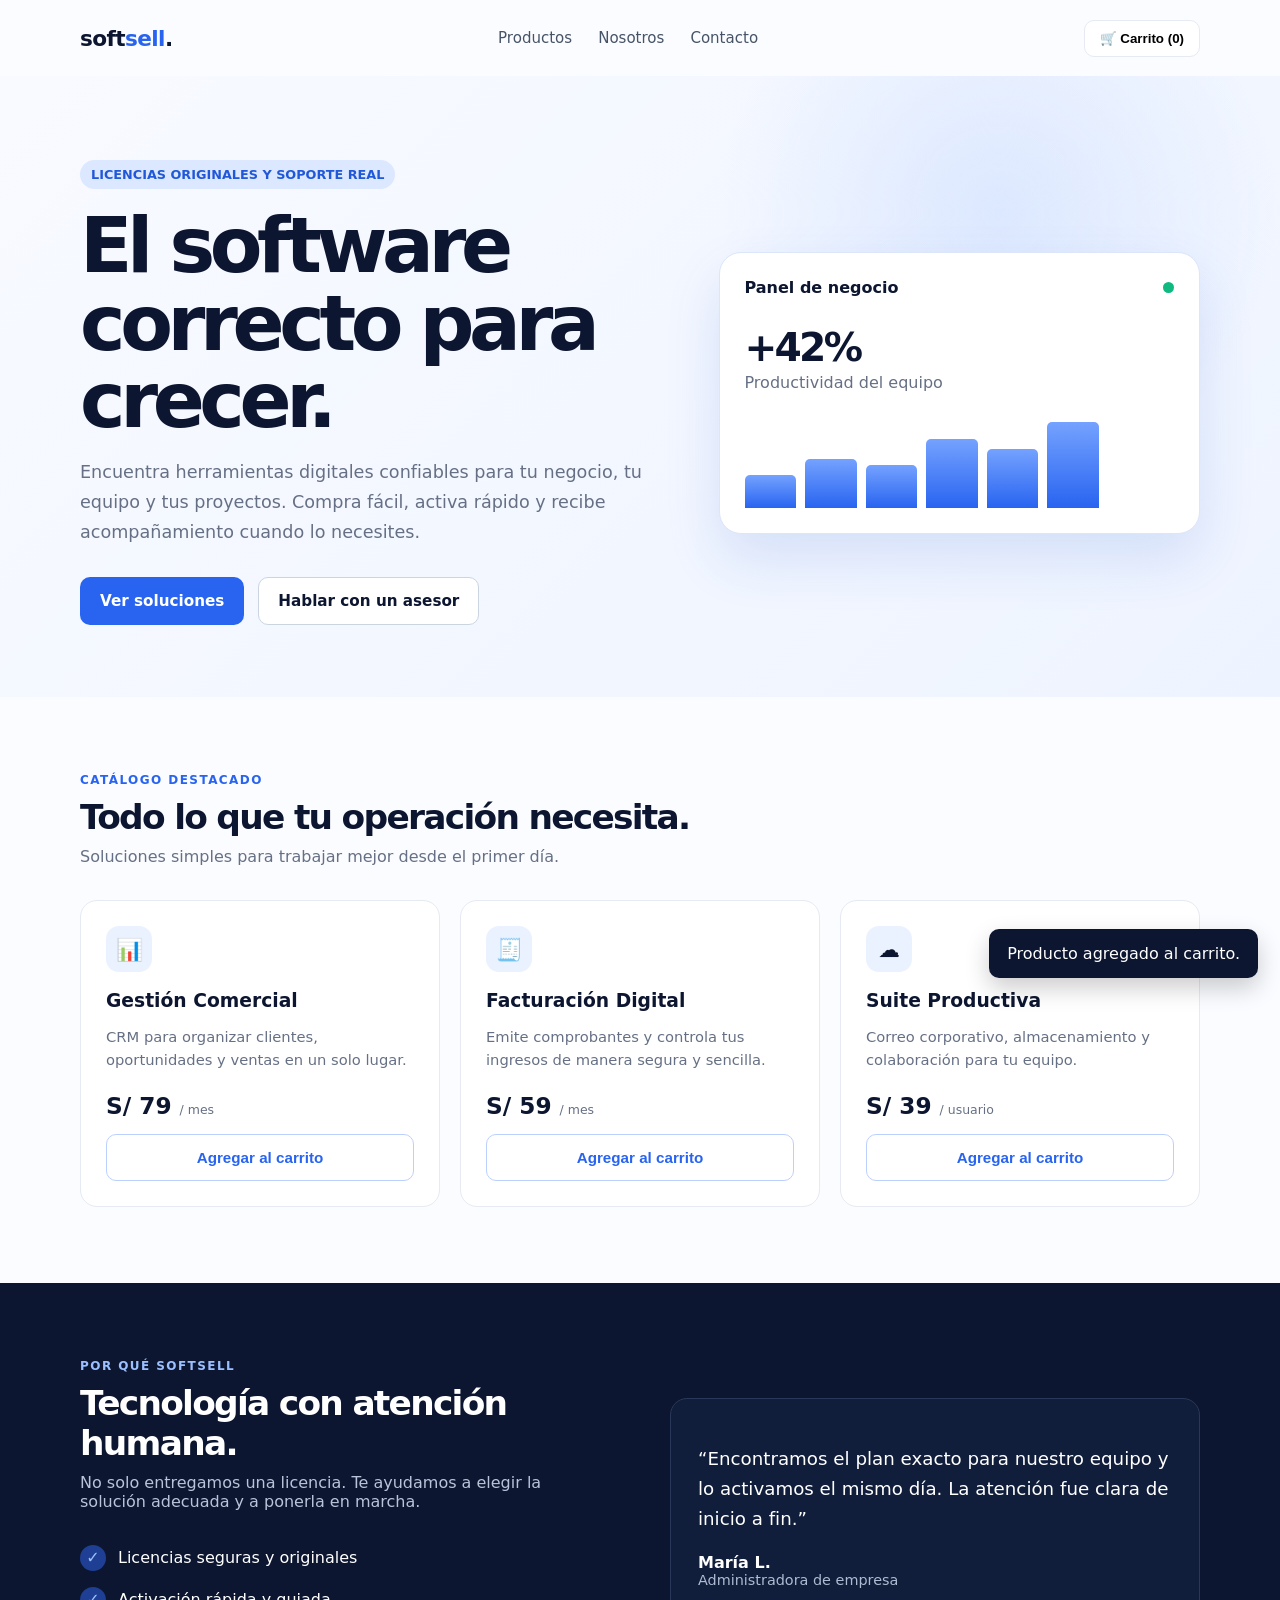
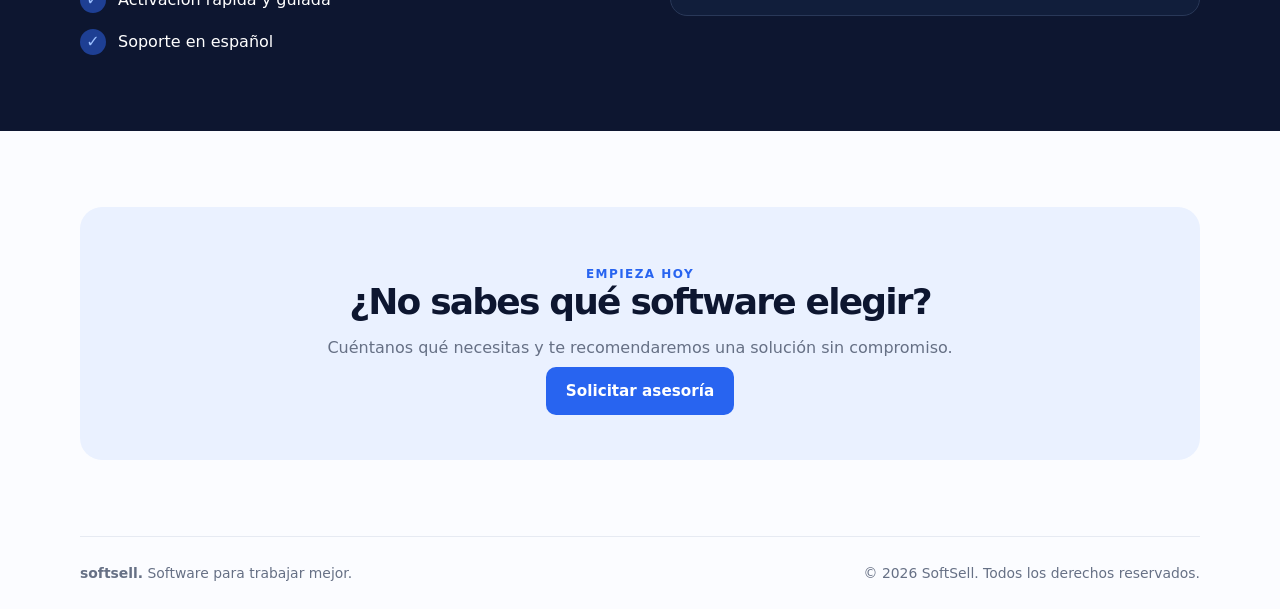
==== index.html @ d1671fb0 "feat: create SoftSell software store landing page" ====
<!doctype html>
<html lang="es">
<head>
  <meta charset="UTF-8" />
  <meta name="viewport" content="width=device-width, initial-scale=1.0" />
  <meta name="description" content="SoftSell: software y licencias para crecer sin complicaciones." />
  <title>SoftSell | Software que impulsa tu negocio</title>
  <style>
    :root{--ink:#0d1630;--muted:#667085;--blue:#2864f0;--sky:#eaf1ff;--line:#e6eaf2;--white:#fff;--success:#10b981}
    *{box-sizing:border-box} body{margin:0;font-family:Inter,system-ui,-apple-system,BlinkMacSystemFont,"Segoe UI",sans-serif;color:var(--ink);background:#fbfcff}
    a{text-decoration:none;color:inherit}.wrap{width:min(1120px,calc(100% - 40px));margin:auto}
    nav{height:76px;display:flex;align-items:center;justify-content:space-between}.brand{font-weight:800;font-size:1.35rem;letter-spacing:-.6px}.brand span{color:var(--blue)}
    .links{display:flex;gap:26px;color:#475467;font-size:.94rem}.cart{border:1px solid var(--line);background:#fff;border-radius:10px;padding:10px 15px;font-weight:700;cursor:pointer}
    .hero{padding:84px 0 72px;background:radial-gradient(circle at 78% 22%,#dce8ff 0,transparent 25%),linear-gradient(135deg,#f8faff,#eef4ff)}
    .hero-grid{display:grid;grid-template-columns:1.1fr .9fr;gap:50px;align-items:center}.badge{display:inline-block;background:#dce8ff;color:#2158d8;padding:7px 11px;border-radius:99px;font-size:.8rem;font-weight:800}
    h1{font-size:clamp(2.7rem,6vw,4.8rem);line-height:1.01;letter-spacing:-.07em;margin:18px 0}.hero p{font-size:1.1rem;line-height:1.7;color:var(--muted);max-width:570px}
    .actions{display:flex;gap:14px;margin-top:30px}.btn{padding:14px 19px;border-radius:10px;font-weight:800;border:1px solid transparent;cursor:pointer;font-size:.95rem}.primary{background:var(--blue);color:#fff}.secondary{border-color:#cbd5e1;background:#fff}
    .hero-card{background:#fff;border:1px solid #dce5fa;border-radius:22px;padding:25px;box-shadow:0 25px 55px rgba(41,94,207,.14)}.card-head{display:flex;justify-content:space-between;align-items:center}.dot{width:11px;height:11px;border-radius:50%;background:var(--success)}.metric{font-size:2.45rem;font-weight:850;letter-spacing:-.07em;margin:28px 0 3px}.bars{display:flex;align-items:end;gap:9px;height:94px;margin-top:22px}.bar{background:linear-gradient(#75a2ff,#2864f0);width:12%;border-radius:5px 5px 0 0}
    section{padding:76px 0}.eyebrow{text-transform:uppercase;letter-spacing:.12em;color:var(--blue);font-size:.75rem;font-weight:850}.section-title{font-size:2.15rem;letter-spacing:-.05em;margin:10px 0}.section-sub{color:var(--muted);margin:0 0 34px}
    .products{display:grid;grid-template-columns:repeat(3,1fr);gap:20px}.product{border:1px solid var(--line);background:#fff;padding:25px;border-radius:17px;transition:.2s}.product:hover{transform:translateY(-4px);box-shadow:0 16px 35px rgba(16,24,40,.09)}.icon{width:46px;height:46px;border-radius:13px;display:grid;place-items:center;background:var(--sky);font-size:1.35rem}.product h3{margin:18px 0 8px}.product p{color:var(--muted);font-size:.92rem;line-height:1.55;min-height:44px}.price{font-size:1.45rem;font-weight:850;margin:20px 0 15px}.price small{font-size:.78rem;color:var(--muted);font-weight:500}
    .product button{width:100%;background:#fff;color:var(--blue);border:1px solid #bcd0ff}.product button:hover{background:var(--blue);color:#fff}
    .why{background:var(--ink);color:#fff}.why-grid{display:grid;grid-template-columns:1fr 1fr;gap:60px}.why .section-sub{color:#b9c4da}.checks{display:grid;gap:16px;margin-top:28px}.check{display:flex;gap:12px;align-items:center}.tick{background:#1e3f93;color:#9cc0ff;width:26px;height:26px;border-radius:50%;display:grid;place-items:center;font-weight:900}.review{border:1px solid #293858;border-radius:17px;padding:27px;background:#111e3b;align-self:center}.review p{font-size:1.14rem;line-height:1.65}.author{color:#aebbd1;font-size:.9rem}
    .cta{text-align:center;background:var(--sky);border-radius:22px;padding:60px 25px}.cta h2{font-size:2.25rem;letter-spacing:-.05em;margin:0 0 12px}.cta p{color:var(--muted);margin-bottom:24px}
    footer{padding:28px 0;color:#667085;font-size:.87rem;display:flex;justify-content:space-between;border-top:1px solid var(--line)}
    .toast{position:fixed;right:22px;bottom:22px;background:#0d1630;color:#fff;padding:15px 18px;border-radius:10px;transform:translateY(100px);transition:.25s;box-shadow:0 10px 25px #0003}.toast.show{transform:translateY(0)}
    @media(max-width:760px){.links{display:none}.hero{padding:55px 0}.hero-grid,.why-grid{grid-template-columns:1fr;gap:32px}.products{grid-template-columns:1fr}.hero-card{display:none}section{padding:55px 0}footer{display:block;line-height:2}.actions{flex-wrap:wrap}}
  </style>
</head>
<body>
  <header class="wrap"><nav><a class="brand" href="#">soft<span>sell</span>.</a><div class="links"><a href="#productos">Productos</a><a href="#nosotros">Nosotros</a><a href="#contacto">Contacto</a></div><button class="cart" id="cart">🛒 Carrito (0)</button></nav></header>
  <main>
    <section class="hero"><div class="wrap hero-grid"><div><span class="badge">LICENCIAS ORIGINALES Y SOPORTE REAL</span><h1>El software correcto para crecer.</h1><p>Encuentra herramientas digitales confiables para tu negocio, tu equipo y tus proyectos. Compra fácil, activa rápido y recibe acompañamiento cuando lo necesites.</p><div class="actions"><a class="btn primary" href="#productos">Ver soluciones</a><a class="btn secondary" href="#contacto">Hablar con un asesor</a></div></div><aside class="hero-card"><div class="card-head"><strong>Panel de negocio</strong><span class="dot"></span></div><div class="metric">+42%</div><span style="color:#667085">Productividad del equipo</span><div class="bars"><i class="bar" style="height:35%"></i><i class="bar" style="height:52%"></i><i class="bar" style="height:45%"></i><i class="bar" style="height:73%"></i><i class="bar" style="height:62%"></i><i class="bar" style="height:91%"></i></div></aside></div></section>
    <section id="productos" class="wrap"><div class="eyebrow">CATÁLOGO DESTACADO</div><h2 class="section-title">Todo lo que tu operación necesita.</h2><p class="section-sub">Soluciones simples para trabajar mejor desde el primer día.</p><div class="products">
      <article class="product"><div class="icon">📊</div><h3>Gestión Comercial</h3><p>CRM para organizar clientes, oportunidades y ventas en un solo lugar.</p><div class="price">S/ 79 <small>/ mes</small></div><button class="btn add" data-product="Gestión Comercial">Agregar al carrito</button></article>
      <article class="product"><div class="icon">🧾</div><h3>Facturación Digital</h3><p>Emite comprobantes y controla tus ingresos de manera segura y sencilla.</p><div class="price">S/ 59 <small>/ mes</small></div><button class="btn add" data-product="Facturación Digital">Agregar al carrito</button></article>
      <article class="product"><div class="icon">☁️</div><h3>Suite Productiva</h3><p>Correo corporativo, almacenamiento y colaboración para tu equipo.</p><div class="price">S/ 39 <small>/ usuario</small></div><button class="btn add" data-product="Suite Productiva">Agregar al carrito</button></article>
    </div></section>
    <section id="nosotros" class="why"><div class="wrap why-grid"><div><div class="eyebrow" style="color:#9cc0ff">POR QUÉ SOFTSELL</div><h2 class="section-title">Tecnología con atención humana.</h2><p class="section-sub">No solo entregamos una licencia. Te ayudamos a elegir la solución adecuada y a ponerla en marcha.</p><div class="checks"><div class="check"><span class="tick">✓</span> Licencias seguras y originales</div><div class="check"><span class="tick">✓</span> Activación rápida y guiada</div><div class="check"><span class="tick">✓</span> Soporte en español</div></div></div><div class="review"><p>“Encontramos el plan exacto para nuestro equipo y lo activamos el mismo día. La atención fue clara de inicio a fin.”</p><strong>María L.</strong><div class="author">Administradora de empresa</div></div></div></section>
    <section id="contacto" class="wrap"><div class="cta"><div class="eyebrow">EMPIEZA HOY</div><h2>¿No sabes qué software elegir?</h2><p>Cuéntanos qué necesitas y te recomendaremos una solución sin compromiso.</p><a class="btn primary" href="mailto:ventas@softsell.pe">Solicitar asesoría</a></div></section>
  </main>
  <footer class="wrap"><span><strong>softsell.</strong> Software para trabajar mejor.</span><span>© 2026 SoftSell. Todos los derechos reservados.</span></footer>
  <div class="toast" id="toast">Producto agregado al carrito.</div>
  <script>
    let count=0; const cart=document.getElementById('cart'), toast=document.getElementById('toast');
    document.querySelectorAll('.add').forEach(btn=>btn.addEventListener('click',()=>{count++;cart.textContent='🛒 Carrito ('+count+')';toast.textContent=btn.dataset.product+' agregado al carrito.';toast.classList.add('show');setTimeout(()=>toast.classList.remove('show'),2500)}));
    cart.addEventListener('click',()=>alert(count ? 'Tienes '+count+' producto(s) en tu carrito.\n\nPróximo paso: conectar una pasarela de pago.' : 'Tu carrito está vacío.'));
  </script>
</body>
</html>
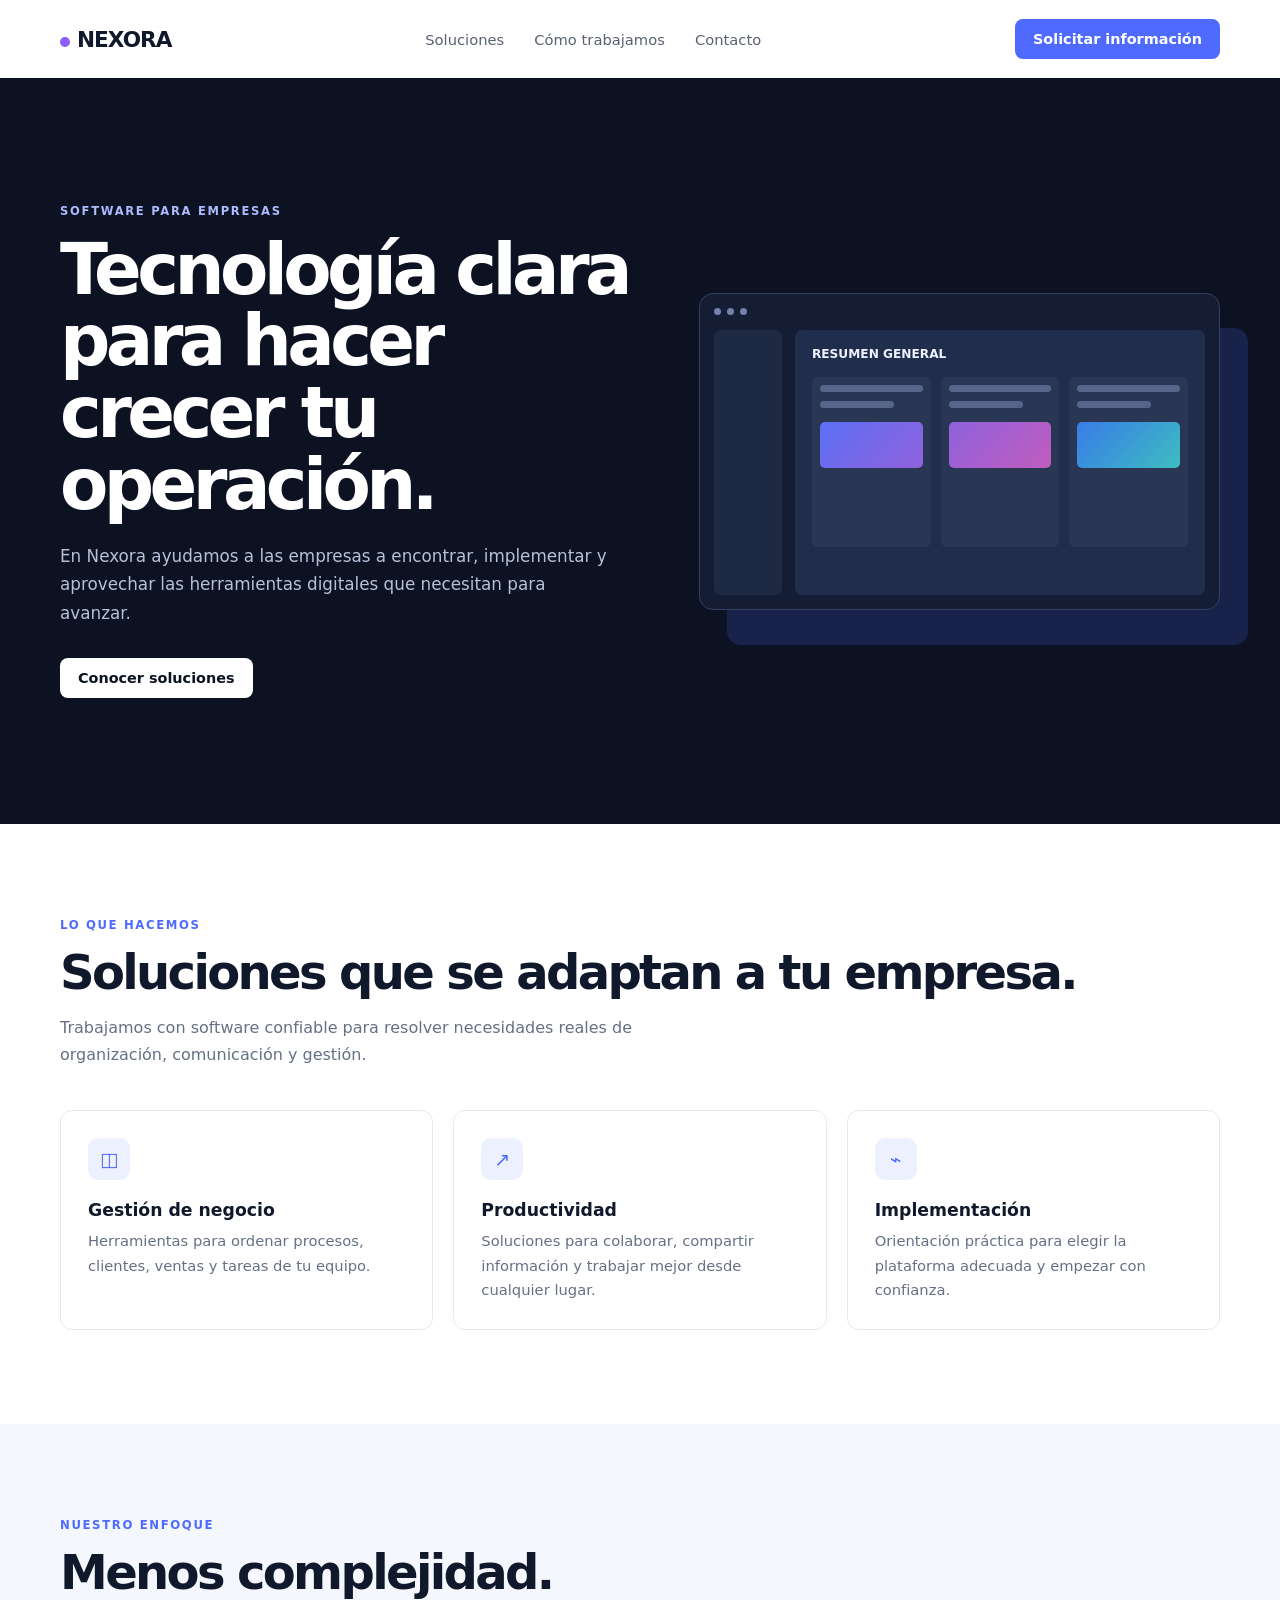
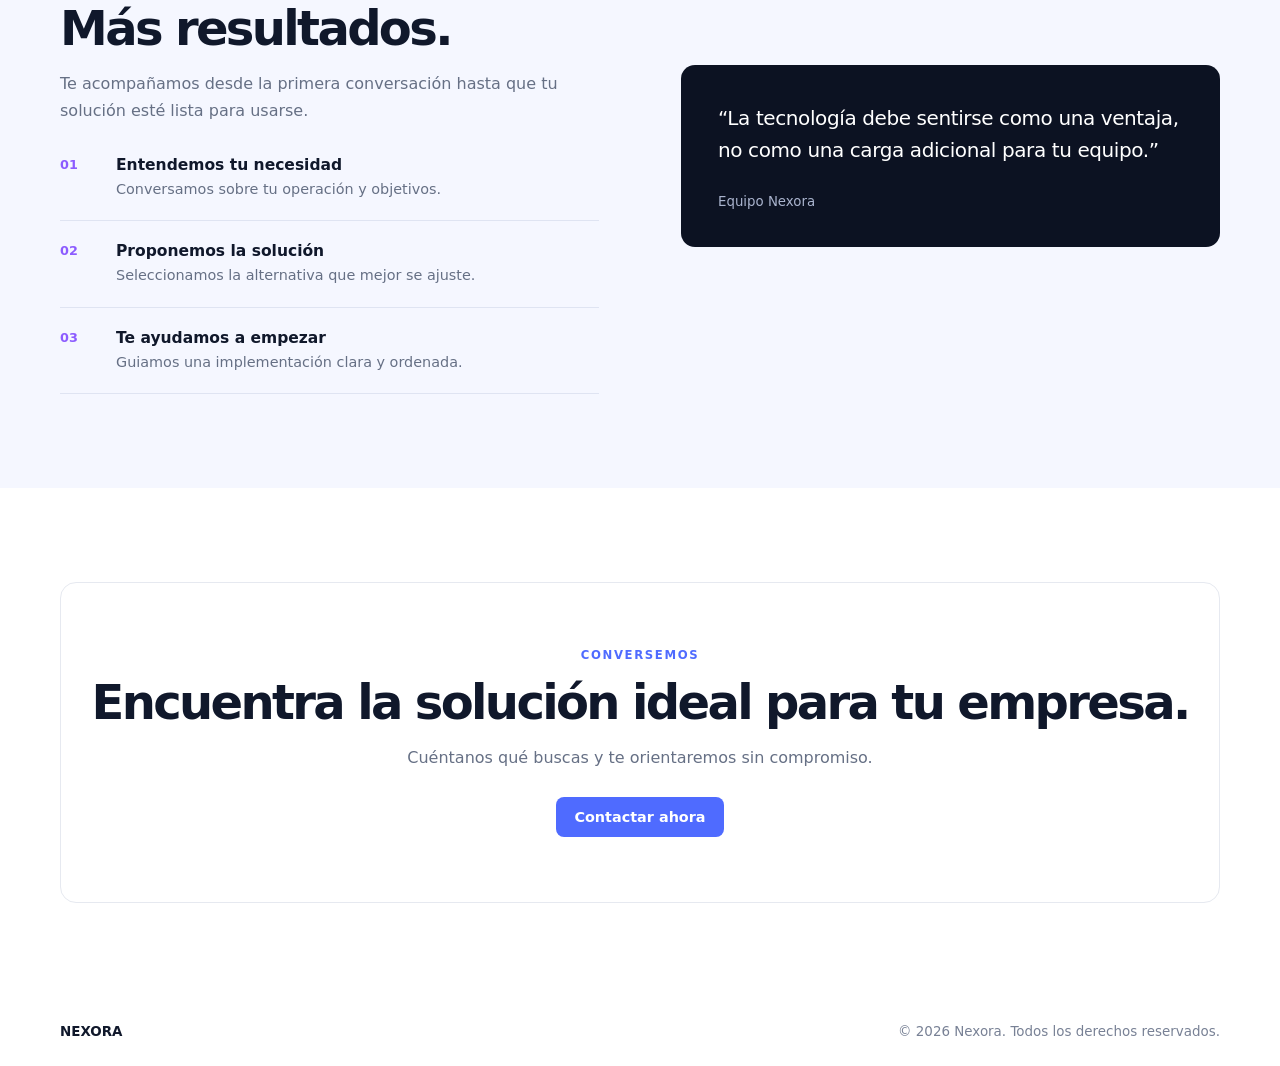
==== commit 62403404: "refactor: create professional generic software landing page" ====
--- a/index.html
+++ b/index.html
@@ -1,49 +1,43 @@
 <!doctype html>
 <html lang="es">
 <head>
-  <meta charset="UTF-8" />
-  <meta name="viewport" content="width=device-width, initial-scale=1.0" />
-  <meta name="description" content="SoftSell: software y licencias para crecer sin complicaciones." />
-  <title>SoftSell | Software que impulsa tu negocio</title>
+  <meta charset="UTF-8">
+  <meta name="viewport" content="width=device-width, initial-scale=1.0">
+  <meta name="description" content="Nexora: soluciones de software para empresas.">
+  <title>Nexora | Soluciones de software</title>
   <style>
-    :root{--ink:#0d1630;--muted:#667085;--blue:#2864f0;--sky:#eaf1ff;--line:#e6eaf2;--white:#fff;--success:#10b981}
-    *{box-sizing:border-box} body{margin:0;font-family:Inter,system-ui,-apple-system,BlinkMacSystemFont,"Segoe UI",sans-serif;color:var(--ink);background:#fbfcff}
-    a{text-decoration:none;color:inherit}.wrap{width:min(1120px,calc(100% - 40px));margin:auto}
-    nav{height:76px;display:flex;align-items:center;justify-content:space-between}.brand{font-weight:800;font-size:1.35rem;letter-spacing:-.6px}.brand span{color:var(--blue)}
-    .links{display:flex;gap:26px;color:#475467;font-size:.94rem}.cart{border:1px solid var(--line);background:#fff;border-radius:10px;padding:10px 15px;font-weight:700;cursor:pointer}
-    .hero{padding:84px 0 72px;background:radial-gradient(circle at 78% 22%,#dce8ff 0,transparent 25%),linear-gradient(135deg,#f8faff,#eef4ff)}
-    .hero-grid{display:grid;grid-template-columns:1.1fr .9fr;gap:50px;align-items:center}.badge{display:inline-block;background:#dce8ff;color:#2158d8;padding:7px 11px;border-radius:99px;font-size:.8rem;font-weight:800}
-    h1{font-size:clamp(2.7rem,6vw,4.8rem);line-height:1.01;letter-spacing:-.07em;margin:18px 0}.hero p{font-size:1.1rem;line-height:1.7;color:var(--muted);max-width:570px}
-    .actions{display:flex;gap:14px;margin-top:30px}.btn{padding:14px 19px;border-radius:10px;font-weight:800;border:1px solid transparent;cursor:pointer;font-size:.95rem}.primary{background:var(--blue);color:#fff}.secondary{border-color:#cbd5e1;background:#fff}
-    .hero-card{background:#fff;border:1px solid #dce5fa;border-radius:22px;padding:25px;box-shadow:0 25px 55px rgba(41,94,207,.14)}.card-head{display:flex;justify-content:space-between;align-items:center}.dot{width:11px;height:11px;border-radius:50%;background:var(--success)}.metric{font-size:2.45rem;font-weight:850;letter-spacing:-.07em;margin:28px 0 3px}.bars{display:flex;align-items:end;gap:9px;height:94px;margin-top:22px}.bar{background:linear-gradient(#75a2ff,#2864f0);width:12%;border-radius:5px 5px 0 0}
-    section{padding:76px 0}.eyebrow{text-transform:uppercase;letter-spacing:.12em;color:var(--blue);font-size:.75rem;font-weight:850}.section-title{font-size:2.15rem;letter-spacing:-.05em;margin:10px 0}.section-sub{color:var(--muted);margin:0 0 34px}
-    .products{display:grid;grid-template-columns:repeat(3,1fr);gap:20px}.product{border:1px solid var(--line);background:#fff;padding:25px;border-radius:17px;transition:.2s}.product:hover{transform:translateY(-4px);box-shadow:0 16px 35px rgba(16,24,40,.09)}.icon{width:46px;height:46px;border-radius:13px;display:grid;place-items:center;background:var(--sky);font-size:1.35rem}.product h3{margin:18px 0 8px}.product p{color:var(--muted);font-size:.92rem;line-height:1.55;min-height:44px}.price{font-size:1.45rem;font-weight:850;margin:20px 0 15px}.price small{font-size:.78rem;color:var(--muted);font-weight:500}
-    .product button{width:100%;background:#fff;color:var(--blue);border:1px solid #bcd0ff}.product button:hover{background:var(--blue);color:#fff}
-    .why{background:var(--ink);color:#fff}.why-grid{display:grid;grid-template-columns:1fr 1fr;gap:60px}.why .section-sub{color:#b9c4da}.checks{display:grid;gap:16px;margin-top:28px}.check{display:flex;gap:12px;align-items:center}.tick{background:#1e3f93;color:#9cc0ff;width:26px;height:26px;border-radius:50%;display:grid;place-items:center;font-weight:900}.review{border:1px solid #293858;border-radius:17px;padding:27px;background:#111e3b;align-self:center}.review p{font-size:1.14rem;line-height:1.65}.author{color:#aebbd1;font-size:.9rem}
-    .cta{text-align:center;background:var(--sky);border-radius:22px;padding:60px 25px}.cta h2{font-size:2.25rem;letter-spacing:-.05em;margin:0 0 12px}.cta p{color:var(--muted);margin-bottom:24px}
-    footer{padding:28px 0;color:#667085;font-size:.87rem;display:flex;justify-content:space-between;border-top:1px solid var(--line)}
-    .toast{position:fixed;right:22px;bottom:22px;background:#0d1630;color:#fff;padding:15px 18px;border-radius:10px;transform:translateY(100px);transition:.25s;box-shadow:0 10px 25px #0003}.toast.show{transform:translateY(0)}
-    @media(max-width:760px){.links{display:none}.hero{padding:55px 0}.hero-grid,.why-grid{grid-template-columns:1fr;gap:32px}.products{grid-template-columns:1fr}.hero-card{display:none}section{padding:55px 0}footer{display:block;line-height:2}.actions{flex-wrap:wrap}}
+    :root{--navy:#0c1222;--blue:#4f6bff;--violet:#8c5cff;--text:#10182b;--muted:#667085;--line:#e6e9f0;--paper:#fff;--soft:#f5f7ff}
+    *{box-sizing:border-box}html{scroll-behavior:smooth}body{margin:0;background:var(--paper);color:var(--text);font-family:Inter,ui-sans-serif,system-ui,-apple-system,"Segoe UI",sans-serif}a{text-decoration:none;color:inherit}.container{width:min(1160px,calc(100% - 44px));margin:auto}
+    header{height:78px;display:flex;align-items:center;justify-content:space-between}.logo{font-weight:800;letter-spacing:-1px;font-size:1.35rem}.logo i{display:inline-block;width:10px;height:10px;background:var(--violet);border-radius:50%;margin-right:7px}.nav{display:flex;gap:30px;color:#596174;font-size:.92rem}.nav a:hover{color:var(--blue)}.button{background:var(--blue);color:#fff;padding:12px 18px;border-radius:8px;font-size:.9rem;font-weight:700;display:inline-block}.button:hover{background:#3857ef}
+    .hero{background:var(--navy);color:#fff;overflow:hidden}.hero .container{min-height:558px;display:grid;grid-template-columns:1fr .9fr;gap:60px;align-items:center}.tag{font-size:.72rem;letter-spacing:.15em;font-weight:800;color:#acbaff}.hero h1{font-size:clamp(2.8rem,5.5vw,4.65rem);line-height:1.02;letter-spacing:-.065em;margin:17px 0 20px;max-width:650px}.hero p{color:#b7c0d8;line-height:1.7;font-size:1.05rem;max-width:550px;margin:0}.hero .button{margin-top:31px;background:#fff;color:var(--navy)}
+    .screen{border:1px solid #34405d;background:#141d34;border-radius:14px;padding:14px;box-shadow:28px 35px 0 rgba(79,107,255,.18)}.screen-top{display:flex;gap:6px;margin-bottom:15px}.screen-top b{height:7px;width:7px;border-radius:50%;background:#7383ab}.screen-body{display:grid;grid-template-columns:68px 1fr;gap:13px;height:265px}.side{border-radius:7px;background:#1e2944}.workspace{border-radius:7px;background:#202d4d;padding:17px}.workspace h4{margin:0 0 16px;color:#eef2ff;font-size:.76rem}.columns{display:grid;grid-template-columns:repeat(3,1fr);gap:10px}.column{background:#293755;border-radius:6px;padding:8px;min-height:170px}.line{height:7px;background:#56658a;border-radius:8px;margin-bottom:9px}.line:nth-child(2){width:72%}.line:nth-child(3){width:88%}.note{height:46px;background:linear-gradient(135deg,#5b6ff5,#9162dc);border-radius:5px;margin-top:14px}
+    section{padding:94px 0}.overline{color:var(--blue);font-weight:800;font-size:.73rem;letter-spacing:.14em}.title{font-size:clamp(2rem,4vw,3rem);letter-spacing:-.055em;margin:12px 0 14px}.intro{color:var(--muted);line-height:1.7;max-width:630px;margin:0}.cards{display:grid;grid-template-columns:repeat(3,1fr);gap:20px;margin-top:42px}.card{border:1px solid var(--line);padding:27px;border-radius:12px;background:#fff}.mark{height:42px;width:42px;display:grid;place-items:center;border-radius:10px;color:var(--blue);background:#edf1ff;font-size:1.2rem}.card h3{font-size:1.08rem;margin:20px 0 9px}.card p{color:var(--muted);font-size:.92rem;line-height:1.65;margin:0}
+    .band{background:var(--soft)}.split{display:grid;grid-template-columns:1fr 1fr;gap:82px;align-items:center}.steps{display:grid;gap:0;margin-top:10px}.step{padding:20px 0;border-bottom:1px solid #dfe4f2;display:grid;grid-template-columns:42px 1fr;gap:14px}.num{font-size:.8rem;font-weight:800;color:var(--violet);padding-top:2px}.step strong{font-size:.97rem}.step span{display:block;color:var(--muted);font-size:.9rem;line-height:1.5;margin-top:5px}.quote{background:var(--navy);color:#fff;border-radius:14px;padding:37px}.quote p{font-size:1.25rem;line-height:1.6;letter-spacing:-.02em;margin:0 0 25px}.quote small{color:#aab4ce}
+    .contact{text-align:center;border:1px solid var(--line);border-radius:16px;padding:65px 25px}.contact .intro{margin:0 auto 25px}footer{padding:27px 0;color:#788195;font-size:.84rem;display:flex;justify-content:space-between}.footer-logo{color:var(--text);font-weight:800}
+    @media(max-width:760px){.nav{display:none}header{height:68px}.hero .container,.split{grid-template-columns:1fr}.hero .container{padding:75px 0;min-height:auto;gap:48px}.screen{max-width:400px}.cards{grid-template-columns:1fr}section{padding:66px 0}.split{gap:38px}.hero h1{font-size:3rem}footer{display:block;line-height:2}.columns{gap:7px}.workspace{padding:12px}.screen-body{height:230px}}
   </style>
 </head>
 <body>
-  <header class="wrap"><nav><a class="brand" href="#">soft<span>sell</span>.</a><div class="links"><a href="#productos">Productos</a><a href="#nosotros">Nosotros</a><a href="#contacto">Contacto</a></div><button class="cart" id="cart">🛒 Carrito (0)</button></nav></header>
+  <div class="container"><header>
+    <a href="#" class="logo"><i></i>NEXORA</a>
+    <nav class="nav"><a href="#soluciones">Soluciones</a><a href="#proceso">Cómo trabajamos</a><a href="#contacto">Contacto</a></nav>
+    <a class="button" href="#contacto">Solicitar información</a>
+  </header></div>
+
   <main>
-    <section class="hero"><div class="wrap hero-grid"><div><span class="badge">LICENCIAS ORIGINALES Y SOPORTE REAL</span><h1>El software correcto para crecer.</h1><p>Encuentra herramientas digitales confiables para tu negocio, tu equipo y tus proyectos. Compra fácil, activa rápido y recibe acompañamiento cuando lo necesites.</p><div class="actions"><a class="btn primary" href="#productos">Ver soluciones</a><a class="btn secondary" href="#contacto">Hablar con un asesor</a></div></div><aside class="hero-card"><div class="card-head"><strong>Panel de negocio</strong><span class="dot"></span></div><div class="metric">+42%</div><span style="color:#667085">Productividad del equipo</span><div class="bars"><i class="bar" style="height:35%"></i><i class="bar" style="height:52%"></i><i class="bar" style="height:45%"></i><i class="bar" style="height:73%"></i><i class="bar" style="height:62%"></i><i class="bar" style="height:91%"></i></div></aside></div></section>
-    <section id="productos" class="wrap"><div class="eyebrow">CATÁLOGO DESTACADO</div><h2 class="section-title">Todo lo que tu operación necesita.</h2><p class="section-sub">Soluciones simples para trabajar mejor desde el primer día.</p><div class="products">
-      <article class="product"><div class="icon">📊</div><h3>Gestión Comercial</h3><p>CRM para organizar clientes, oportunidades y ventas en un solo lugar.</p><div class="price">S/ 79 <small>/ mes</small></div><button class="btn add" data-product="Gestión Comercial">Agregar al carrito</button></article>
-      <article class="product"><div class="icon">🧾</div><h3>Facturación Digital</h3><p>Emite comprobantes y controla tus ingresos de manera segura y sencilla.</p><div class="price">S/ 59 <small>/ mes</small></div><button class="btn add" data-product="Facturación Digital">Agregar al carrito</button></article>
-      <article class="product"><div class="icon">☁️</div><h3>Suite Productiva</h3><p>Correo corporativo, almacenamiento y colaboración para tu equipo.</p><div class="price">S/ 39 <small>/ usuario</small></div><button class="btn add" data-product="Suite Productiva">Agregar al carrito</button></article>
+    <section class="hero"><div class="container">
+      <div><div class="tag">SOFTWARE PARA EMPRESAS</div><h1>Tecnología clara para hacer crecer tu operación.</h1><p>En Nexora ayudamos a las empresas a encontrar, implementar y aprovechar las herramientas digitales que necesitan para avanzar.</p><a class="button" href="#soluciones">Conocer soluciones</a></div>
+      <div class="screen" aria-label="Vista previa de plataforma de software"><div class="screen-top"><b></b><b></b><b></b></div><div class="screen-body"><div class="side"></div><div class="workspace"><h4>RESUMEN GENERAL</h4><div class="columns"><div class="column"><div class="line"></div><div class="line"></div><div class="note"></div></div><div class="column"><div class="line"></div><div class="line"></div><div class="note" style="background:linear-gradient(135deg,#8e62dc,#c25cbe)"></div></div><div class="column"><div class="line"></div><div class="line"></div><div class="note" style="background:linear-gradient(135deg,#397ce7,#3dbdc1)"></div></div></div></div></div></div>
     </div></section>
-    <section id="nosotros" class="why"><div class="wrap why-grid"><div><div class="eyebrow" style="color:#9cc0ff">POR QUÉ SOFTSELL</div><h2 class="section-title">Tecnología con atención humana.</h2><p class="section-sub">No solo entregamos una licencia. Te ayudamos a elegir la solución adecuada y a ponerla en marcha.</p><div class="checks"><div class="check"><span class="tick">✓</span> Licencias seguras y originales</div><div class="check"><span class="tick">✓</span> Activación rápida y guiada</div><div class="check"><span class="tick">✓</span> Soporte en español</div></div></div><div class="review"><p>“Encontramos el plan exacto para nuestro equipo y lo activamos el mismo día. La atención fue clara de inicio a fin.”</p><strong>María L.</strong><div class="author">Administradora de empresa</div></div></div></section>
-    <section id="contacto" class="wrap"><div class="cta"><div class="eyebrow">EMPIEZA HOY</div><h2>¿No sabes qué software elegir?</h2><p>Cuéntanos qué necesitas y te recomendaremos una solución sin compromiso.</p><a class="btn primary" href="mailto:ventas@softsell.pe">Solicitar asesoría</a></div></section>
+
+    <section id="soluciones"><div class="container"><div class="overline">LO QUE HACEMOS</div><h2 class="title">Soluciones que se adaptan a tu empresa.</h2><p class="intro">Trabajamos con software confiable para resolver necesidades reales de organización, comunicación y gestión.</p>
+      <div class="cards"><article class="card"><div class="mark">◫</div><h3>Gestión de negocio</h3><p>Herramientas para ordenar procesos, clientes, ventas y tareas de tu equipo.</p></article><article class="card"><div class="mark">↗</div><h3>Productividad</h3><p>Soluciones para colaborar, compartir información y trabajar mejor desde cualquier lugar.</p></article><article class="card"><div class="mark">⌁</div><h3>Implementación</h3><p>Orientación práctica para elegir la plataforma adecuada y empezar con confianza.</p></article></div>
+    </div></section>
+
+    <section id="proceso" class="band"><div class="container split"><div><div class="overline">NUESTRO ENFOQUE</div><h2 class="title">Menos complejidad. Más resultados.</h2><p class="intro">Te acompañamos desde la primera conversación hasta que tu solución esté lista para usarse.</p><div class="steps"><div class="step"><div class="num">01</div><div><strong>Entendemos tu necesidad</strong><span>Conversamos sobre tu operación y objetivos.</span></div></div><div class="step"><div class="num">02</div><div><strong>Proponemos la solución</strong><span>Seleccionamos la alternativa que mejor se ajuste.</span></div></div><div class="step"><div class="num">03</div><div><strong>Te ayudamos a empezar</strong><span>Guiamos una implementación clara y ordenada.</span></div></div></div></div><aside class="quote"><p>“La tecnología debe sentirse como una ventaja, no como una carga adicional para tu equipo.”</p><small>Equipo Nexora</small></aside></div></section>
+
+    <section id="contacto"><div class="container"><div class="contact"><div class="overline">CONVERSEMOS</div><h2 class="title">Encuentra la solución ideal para tu empresa.</h2><p class="intro">Cuéntanos qué buscas y te orientaremos sin compromiso.</p><a class="button" href="mailto:contacto@nexora.pe">Contactar ahora</a></div></div></section>
   </main>
-  <footer class="wrap"><span><strong>softsell.</strong> Software para trabajar mejor.</span><span>© 2026 SoftSell. Todos los derechos reservados.</span></footer>
-  <div class="toast" id="toast">Producto agregado al carrito.</div>
-  <script>
-    let count=0; const cart=document.getElementById('cart'), toast=document.getElementById('toast');
-    document.querySelectorAll('.add').forEach(btn=>btn.addEventListener('click',()=>{count++;cart.textContent='🛒 Carrito ('+count+')';toast.textContent=btn.dataset.product+' agregado al carrito.';toast.classList.add('show');setTimeout(()=>toast.classList.remove('show'),2500)}));
-    cart.addEventListener('click',()=>alert(count ? 'Tienes '+count+' producto(s) en tu carrito.\n\nPróximo paso: conectar una pasarela de pago.' : 'Tu carrito está vacío.'));
-  </script>
+  <div class="container"><footer><span class="footer-logo">NEXORA</span><span>© 2026 Nexora. Todos los derechos reservados.</span></footer></div>
 </body>
 </html>
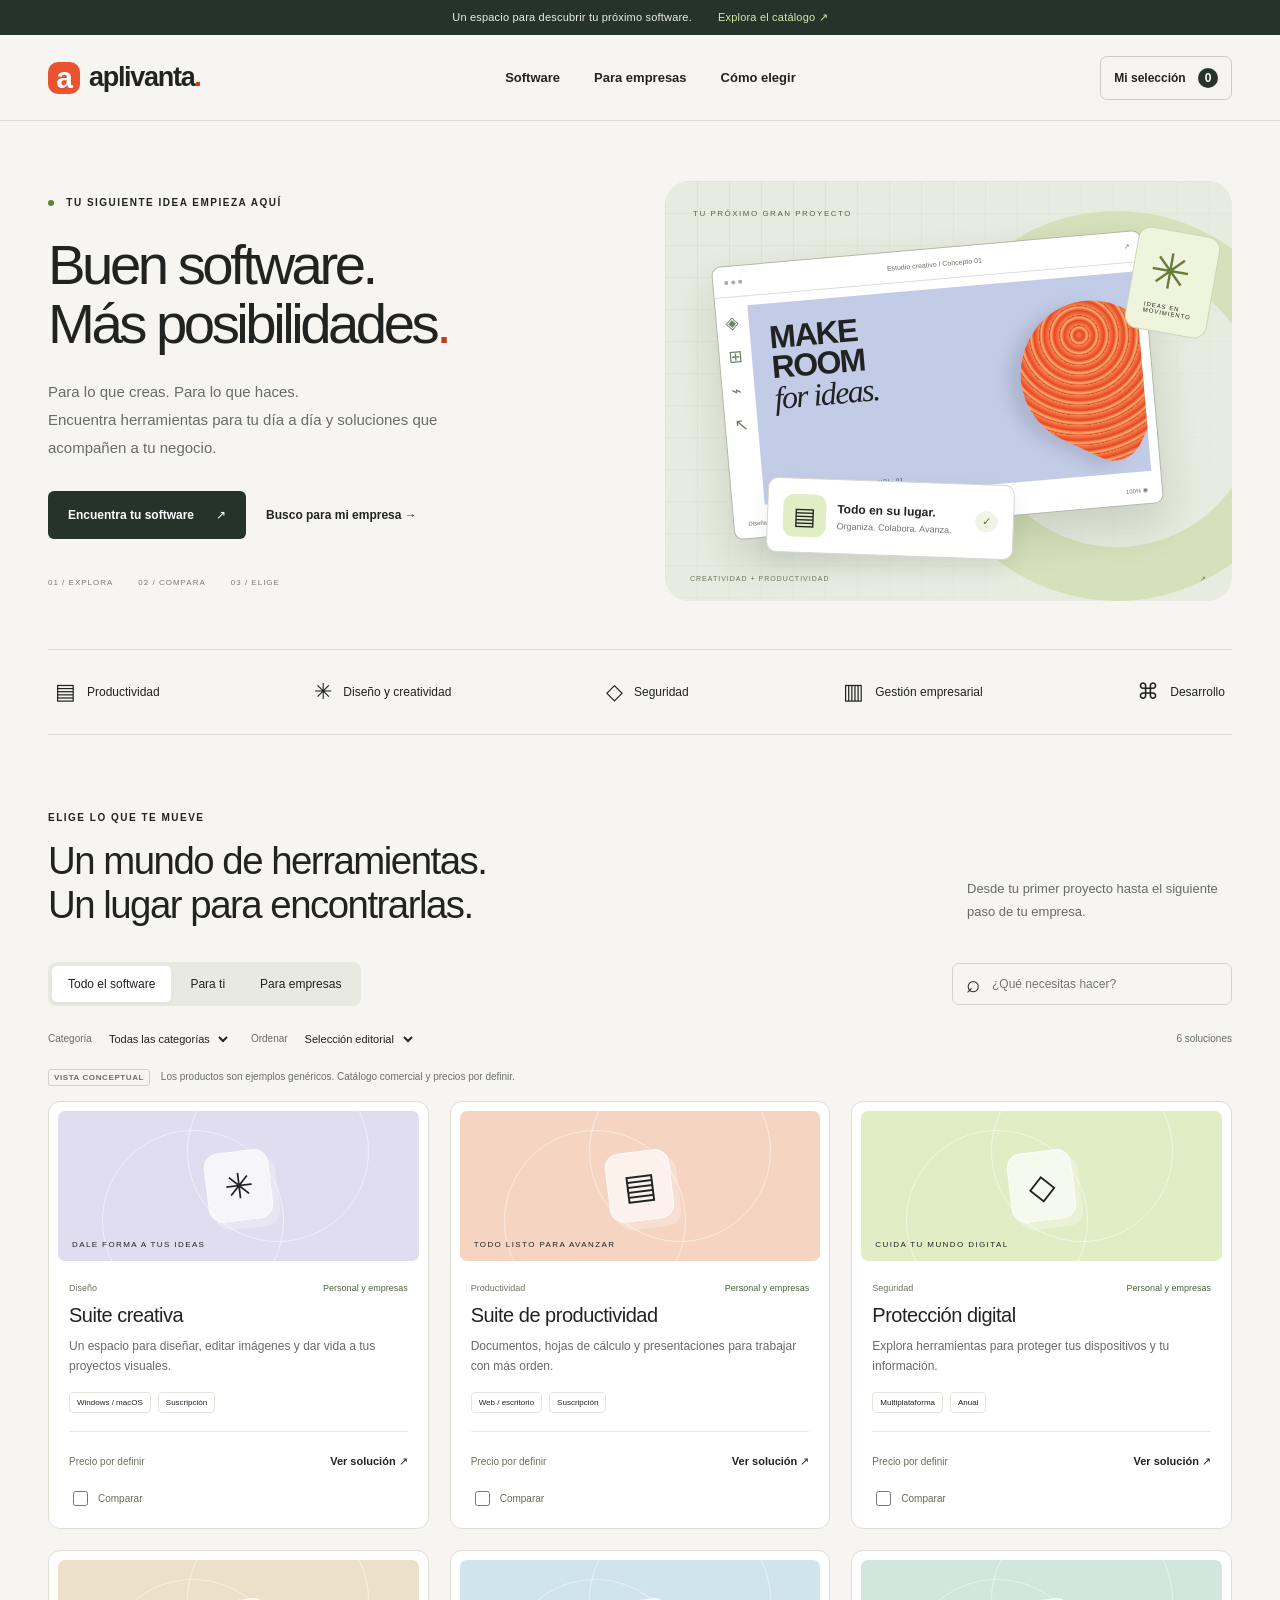
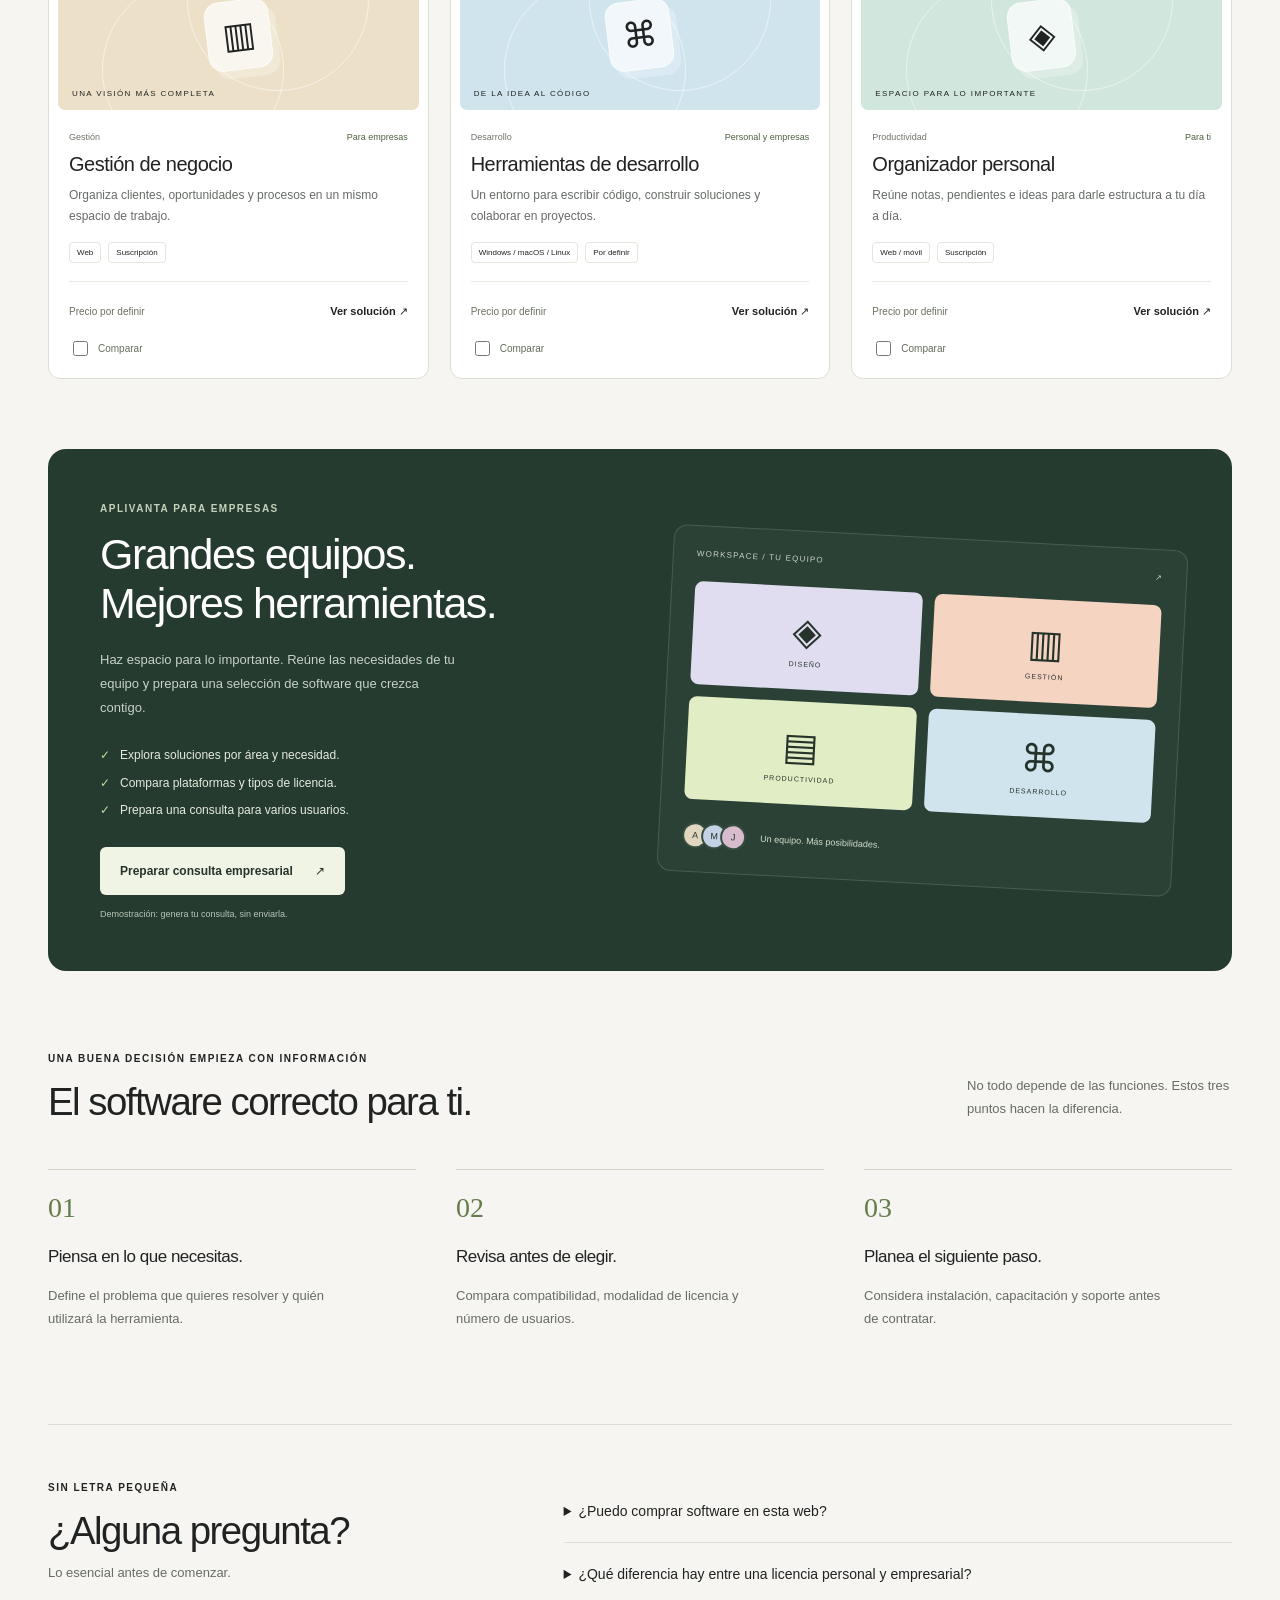
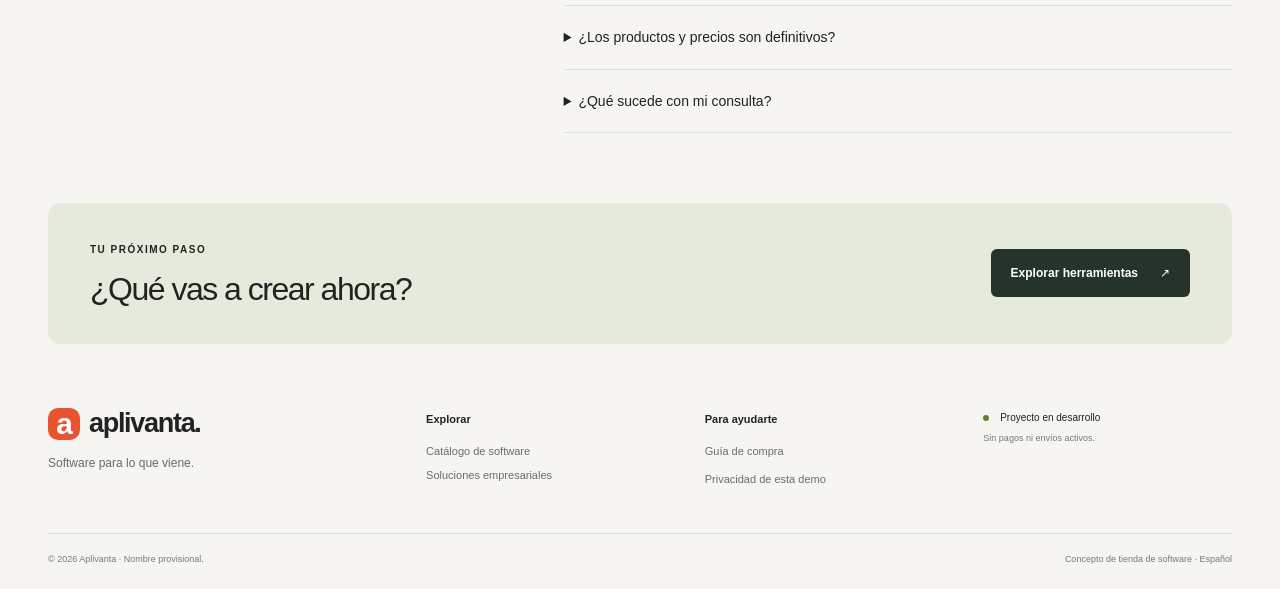
==== commit 1d5c33be: "feat: redesign Aplivanta storefront for individuals and businesses" ====
--- a/index.html
+++ b/index.html
@@ -1,43 +1,52 @@
 <!doctype html>
 <html lang="es">
 <head>
-  <meta charset="UTF-8">
-  <meta name="viewport" content="width=device-width, initial-scale=1.0">
-  <meta name="description" content="Nexora: soluciones de software para empresas.">
-  <title>Nexora | Soluciones de software</title>
-  <style>
-    :root{--navy:#0c1222;--blue:#4f6bff;--violet:#8c5cff;--text:#10182b;--muted:#667085;--line:#e6e9f0;--paper:#fff;--soft:#f5f7ff}
-    *{box-sizing:border-box}html{scroll-behavior:smooth}body{margin:0;background:var(--paper);color:var(--text);font-family:Inter,ui-sans-serif,system-ui,-apple-system,"Segoe UI",sans-serif}a{text-decoration:none;color:inherit}.container{width:min(1160px,calc(100% - 44px));margin:auto}
-    header{height:78px;display:flex;align-items:center;justify-content:space-between}.logo{font-weight:800;letter-spacing:-1px;font-size:1.35rem}.logo i{display:inline-block;width:10px;height:10px;background:var(--violet);border-radius:50%;margin-right:7px}.nav{display:flex;gap:30px;color:#596174;font-size:.92rem}.nav a:hover{color:var(--blue)}.button{background:var(--blue);color:#fff;padding:12px 18px;border-radius:8px;font-size:.9rem;font-weight:700;display:inline-block}.button:hover{background:#3857ef}
-    .hero{background:var(--navy);color:#fff;overflow:hidden}.hero .container{min-height:558px;display:grid;grid-template-columns:1fr .9fr;gap:60px;align-items:center}.tag{font-size:.72rem;letter-spacing:.15em;font-weight:800;color:#acbaff}.hero h1{font-size:clamp(2.8rem,5.5vw,4.65rem);line-height:1.02;letter-spacing:-.065em;margin:17px 0 20px;max-width:650px}.hero p{color:#b7c0d8;line-height:1.7;font-size:1.05rem;max-width:550px;margin:0}.hero .button{margin-top:31px;background:#fff;color:var(--navy)}
-    .screen{border:1px solid #34405d;background:#141d34;border-radius:14px;padding:14px;box-shadow:28px 35px 0 rgba(79,107,255,.18)}.screen-top{display:flex;gap:6px;margin-bottom:15px}.screen-top b{height:7px;width:7px;border-radius:50%;background:#7383ab}.screen-body{display:grid;grid-template-columns:68px 1fr;gap:13px;height:265px}.side{border-radius:7px;background:#1e2944}.workspace{border-radius:7px;background:#202d4d;padding:17px}.workspace h4{margin:0 0 16px;color:#eef2ff;font-size:.76rem}.columns{display:grid;grid-template-columns:repeat(3,1fr);gap:10px}.column{background:#293755;border-radius:6px;padding:8px;min-height:170px}.line{height:7px;background:#56658a;border-radius:8px;margin-bottom:9px}.line:nth-child(2){width:72%}.line:nth-child(3){width:88%}.note{height:46px;background:linear-gradient(135deg,#5b6ff5,#9162dc);border-radius:5px;margin-top:14px}
-    section{padding:94px 0}.overline{color:var(--blue);font-weight:800;font-size:.73rem;letter-spacing:.14em}.title{font-size:clamp(2rem,4vw,3rem);letter-spacing:-.055em;margin:12px 0 14px}.intro{color:var(--muted);line-height:1.7;max-width:630px;margin:0}.cards{display:grid;grid-template-columns:repeat(3,1fr);gap:20px;margin-top:42px}.card{border:1px solid var(--line);padding:27px;border-radius:12px;background:#fff}.mark{height:42px;width:42px;display:grid;place-items:center;border-radius:10px;color:var(--blue);background:#edf1ff;font-size:1.2rem}.card h3{font-size:1.08rem;margin:20px 0 9px}.card p{color:var(--muted);font-size:.92rem;line-height:1.65;margin:0}
-    .band{background:var(--soft)}.split{display:grid;grid-template-columns:1fr 1fr;gap:82px;align-items:center}.steps{display:grid;gap:0;margin-top:10px}.step{padding:20px 0;border-bottom:1px solid #dfe4f2;display:grid;grid-template-columns:42px 1fr;gap:14px}.num{font-size:.8rem;font-weight:800;color:var(--violet);padding-top:2px}.step strong{font-size:.97rem}.step span{display:block;color:var(--muted);font-size:.9rem;line-height:1.5;margin-top:5px}.quote{background:var(--navy);color:#fff;border-radius:14px;padding:37px}.quote p{font-size:1.25rem;line-height:1.6;letter-spacing:-.02em;margin:0 0 25px}.quote small{color:#aab4ce}
-    .contact{text-align:center;border:1px solid var(--line);border-radius:16px;padding:65px 25px}.contact .intro{margin:0 auto 25px}footer{padding:27px 0;color:#788195;font-size:.84rem;display:flex;justify-content:space-between}.footer-logo{color:var(--text);font-weight:800}
-    @media(max-width:760px){.nav{display:none}header{height:68px}.hero .container,.split{grid-template-columns:1fr}.hero .container{padding:75px 0;min-height:auto;gap:48px}.screen{max-width:400px}.cards{grid-template-columns:1fr}section{padding:66px 0}.split{gap:38px}.hero h1{font-size:3rem}footer{display:block;line-height:2}.columns{gap:7px}.workspace{padding:12px}.screen-body{height:230px}}
-  </style>
+  <meta charset="utf-8">
+  <meta name="viewport" content="width=device-width,initial-scale=1">
+  <meta name="description" content="Explora software para tu día a día y tu empresa. Compara herramientas de productividad, diseño, seguridad y gestión en Aplivanta.">
+  <meta name="theme-color" content="#f6f5f1">
+  <title>Aplivanta — Software para lo que viene.</title>
+  <link rel="icon" href="assets/favicon.svg" type="image/svg+xml">
+  <link rel="stylesheet" href="assets/styles.css">
+  <script src="assets/app.js" defer></script>
 </head>
 <body>
-  <div class="container"><header>
-    <a href="#" class="logo"><i></i>NEXORA</a>
-    <nav class="nav"><a href="#soluciones">Soluciones</a><a href="#proceso">Cómo trabajamos</a><a href="#contacto">Contacto</a></nav>
-    <a class="button" href="#contacto">Solicitar información</a>
-  </header></div>
+  <a class="skip" href="#contenido">Saltar al contenido</a>
+  <div class="announcement"><span>Un espacio para descubrir tu próximo software.</span><a href="#catalogo">Explora el catálogo <span aria-hidden="true">↗</span></a></div>
+  <header class="header"><div class="container header-inner">
+    <a class="brand" href="#" aria-label="Aplivanta, inicio"><span class="brand-mark" aria-hidden="true">a</span>aplivanta<span class="brand-dot">.</span></a>
+    <nav id="navigation" aria-label="Principal"><a href="#catalogo">Software</a><a href="#empresas">Para empresas</a><a href="#ayuda">Cómo elegir</a></nav>
+    <div class="header-actions"><button class="selection-button" id="selection-open" aria-label="Ver mi selección">Mi selección <span id="selection-count">0</span></button><button class="menu-button" id="menu-toggle" aria-label="Abrir menú" aria-expanded="false" aria-controls="navigation">☰</button></div>
+  </div></header>
+  <main id="contenido">
+    <section class="hero container">
+      <div class="hero-copy"><div class="eyebrow"><span class="tiny-dot"></span> TU SIGUIENTE IDEA EMPIEZA AQUÍ</div><h1>Buen software.<br>Más posibilidades<span class="orange">.</span></h1><p>Para lo que creas. Para lo que haces.<br>Encuentra herramientas para tu día a día y soluciones que acompañen a tu negocio.</p><div class="hero-actions"><a class="button dark" href="#catalogo">Encuentra tu software <span aria-hidden="true">↗</span></a><a class="text-link" href="#empresas">Busco para mi empresa <span aria-hidden="true">→</span></a></div><div class="hero-caption"><span>01 / EXPLORA</span><span>02 / COMPARA</span><span>03 / ELIGE</span></div></div>
+      <div class="hero-art" role="img" aria-label="Ilustración de herramientas de diseño, productividad y gestión, con ventanas y tarjetas superpuestas">
+        <div class="art-grid"></div><div class="art-ring"></div><div class="art-label">TU PRÓXIMO GRAN PROYECTO</div>
+        <div class="studio-window"><div class="window-bar"><span><i></i><i></i><i></i></span><span>Estudio creativo / Concepto 01</span><span>↗</span></div><div class="studio-content"><div class="studio-tools">◈<br>⊞<br>⌁<br>↖</div><div class="poster"><span>MAKE<br>ROOM<br><em>for ideas.</em></span><div class="poster-orb"></div><small>CREATIVE EXPLORATIONS — VOL. 01</small></div></div><div class="studio-bottom"><span>Diseña sin límites.</span><span>100% ◉</span></div></div>
+        <div class="floating-task"><div class="app-symbol lime">▤</div><div><strong>Todo en su lugar.</strong><span>Organiza. Colabora. Avanza.</span></div><b>✓</b></div>
+        <div class="floating-app"><span>✳</span><small>IDEAS EN<br>MOVIMIENTO</small></div><div class="art-footer"><span>CREATIVIDAD + PRODUCTIVIDAD</span><span>↗</span></div>
+      </div>
+    </section>
+    <div class="category-strip container" aria-label="Explora por categoría"><button data-category="Productividad"><span>▤</span> Productividad</button><button data-category="Diseño"><span>✳</span> Diseño y creatividad</button><button data-category="Seguridad"><span>◇</span> Seguridad</button><button data-category="Gestión"><span>▥</span> Gestión empresarial</button><button data-category="Desarrollo"><span>⌘</span> Desarrollo</button></div>
 
-  <main>
-    <section class="hero"><div class="container">
-      <div><div class="tag">SOFTWARE PARA EMPRESAS</div><h1>Tecnología clara para hacer crecer tu operación.</h1><p>En Nexora ayudamos a las empresas a encontrar, implementar y aprovechar las herramientas digitales que necesitan para avanzar.</p><a class="button" href="#soluciones">Conocer soluciones</a></div>
-      <div class="screen" aria-label="Vista previa de plataforma de software"><div class="screen-top"><b></b><b></b><b></b></div><div class="screen-body"><div class="side"></div><div class="workspace"><h4>RESUMEN GENERAL</h4><div class="columns"><div class="column"><div class="line"></div><div class="line"></div><div class="note"></div></div><div class="column"><div class="line"></div><div class="line"></div><div class="note" style="background:linear-gradient(135deg,#8e62dc,#c25cbe)"></div></div><div class="column"><div class="line"></div><div class="line"></div><div class="note" style="background:linear-gradient(135deg,#397ce7,#3dbdc1)"></div></div></div></div></div></div>
-    </div></section>
+    <section class="catalog-section container" id="catalogo"><div class="section-top"><div><div class="eyebrow">ELIGE LO QUE TE MUEVE</div><h2>Un mundo de herramientas.<br>Un lugar para encontrarlas.</h2></div><p>Desde tu primer proyecto hasta el siguiente paso de tu empresa.</p></div>
+      <div class="catalog-controls"><div class="segments" role="group" aria-label="Tipo de cliente"><button class="active" data-audience="all" aria-pressed="true">Todo el software</button><button data-audience="personal" aria-pressed="false">Para ti</button><button data-audience="business" aria-pressed="false">Para empresas</button></div><label class="search"><span aria-hidden="true">⌕</span><input id="search" type="search" placeholder="¿Qué necesitas hacer?" aria-label="Buscar software"></label></div>
+      <div class="filters"><label>Categoría <select id="category"><option value="all">Todas las categorías</option><option>Productividad</option><option>Diseño</option><option>Seguridad</option><option>Gestión</option><option>Desarrollo</option></select></label><label>Ordenar <select id="sort"><option value="featured">Selección editorial</option><option value="name">Nombre: A–Z</option></select></label><span id="result-count" role="status"></span></div>
+      <div class="demo-note"><span>VISTA CONCEPTUAL</span> Los productos son ejemplos genéricos. Catálogo comercial y precios por definir.</div>
+      <div class="product-grid" id="products"></div><noscript><p>Activa JavaScript para explorar y comparar el catálogo interactivo.</p></noscript>
+      <div id="empty" class="empty" hidden><h3>No encontramos coincidencias.</h3><p>Prueba otra palabra o explora todas las categorías.</p><button class="button dark" id="reset">Restablecer filtros</button></div>
+      <div class="compare-bar" id="compare-bar" hidden><span><strong id="compare-count">0</strong> herramientas para comparar</span><div><button id="compare-clear" class="text-button">Limpiar</button><button id="compare-open" class="button dark">Comparar selección →</button></div></div>
+    </section>
 
-    <section id="soluciones"><div class="container"><div class="overline">LO QUE HACEMOS</div><h2 class="title">Soluciones que se adaptan a tu empresa.</h2><p class="intro">Trabajamos con software confiable para resolver necesidades reales de organización, comunicación y gestión.</p>
-      <div class="cards"><article class="card"><div class="mark">◫</div><h3>Gestión de negocio</h3><p>Herramientas para ordenar procesos, clientes, ventas y tareas de tu equipo.</p></article><article class="card"><div class="mark">↗</div><h3>Productividad</h3><p>Soluciones para colaborar, compartir información y trabajar mejor desde cualquier lugar.</p></article><article class="card"><div class="mark">⌁</div><h3>Implementación</h3><p>Orientación práctica para elegir la plataforma adecuada y empezar con confianza.</p></article></div>
-    </div></section>
+    <section class="business container" id="empresas"><div class="business-copy"><div class="eyebrow">APLIVANTA PARA EMPRESAS</div><h2>Grandes equipos.<br>Mejores herramientas.</h2><p>Haz espacio para lo importante. Reúne las necesidades de tu equipo y prepara una selección de software que crezca contigo.</p><ul><li>Explora soluciones por área y necesidad.</li><li>Compara plataformas y tipos de licencia.</li><li>Prepara una consulta para varios usuarios.</li></ul><button class="button light" id="business-quote">Preparar consulta empresarial <span aria-hidden="true">↗</span></button><small>Demostración: genera tu consulta, sin enviarla.</small></div><div class="business-art" aria-hidden="true"><div class="business-art-top">WORKSPACE / TU EQUIPO <span>↗</span></div><div class="workspace-tiles"><div class="workspace-tile lavender">◈<small>DISEÑO</small></div><div class="workspace-tile peach">▥<small>GESTIÓN</small></div><div class="workspace-tile lime">▤<small>PRODUCTIVIDAD</small></div><div class="workspace-tile blue">⌘<small>DESARROLLO</small></div></div><div class="workspace-label"><span class="avatar">A</span><span class="avatar">M</span><span class="avatar">J</span><span>Un equipo. Más posibilidades.</span></div></div></section>
 
-    <section id="proceso" class="band"><div class="container split"><div><div class="overline">NUESTRO ENFOQUE</div><h2 class="title">Menos complejidad. Más resultados.</h2><p class="intro">Te acompañamos desde la primera conversación hasta que tu solución esté lista para usarse.</p><div class="steps"><div class="step"><div class="num">01</div><div><strong>Entendemos tu necesidad</strong><span>Conversamos sobre tu operación y objetivos.</span></div></div><div class="step"><div class="num">02</div><div><strong>Proponemos la solución</strong><span>Seleccionamos la alternativa que mejor se ajuste.</span></div></div><div class="step"><div class="num">03</div><div><strong>Te ayudamos a empezar</strong><span>Guiamos una implementación clara y ordenada.</span></div></div></div></div><aside class="quote"><p>“La tecnología debe sentirse como una ventaja, no como una carga adicional para tu equipo.”</p><small>Equipo Nexora</small></aside></div></section>
-
-    <section id="contacto"><div class="container"><div class="contact"><div class="overline">CONVERSEMOS</div><h2 class="title">Encuentra la solución ideal para tu empresa.</h2><p class="intro">Cuéntanos qué buscas y te orientaremos sin compromiso.</p><a class="button" href="mailto:contacto@nexora.pe">Contactar ahora</a></div></div></section>
+    <section class="guide container" id="ayuda"><div class="section-top"><div><div class="eyebrow">UNA BUENA DECISIÓN EMPIEZA CON INFORMACIÓN</div><h2>El software correcto para ti.</h2></div><p>No todo depende de las funciones. Estos tres puntos hacen la diferencia.</p></div><div class="guide-grid"><article><span class="step-number">01</span><h3>Piensa en lo que necesitas.</h3><p>Define el problema que quieres resolver y quién utilizará la herramienta.</p></article><article><span class="step-number">02</span><h3>Revisa antes de elegir.</h3><p>Compara compatibilidad, modalidad de licencia y número de usuarios.</p></article><article><span class="step-number">03</span><h3>Planea el siguiente paso.</h3><p>Considera instalación, capacitación y soporte antes de contratar.</p></article></div></section>
+    <section class="faq container"><div><div class="eyebrow">SIN LETRA PEQUEÑA</div><h2>¿Alguna pregunta?</h2><p>Lo esencial antes de comenzar.</p></div><div class="faq-list"><details><summary>¿Puedo comprar software en esta web?</summary><p>Por ahora es una demostración de tienda. Puedes explorar, comparar y guardar una selección. Los pagos y la entrega de licencias no están habilitados.</p></details><details><summary>¿Qué diferencia hay entre una licencia personal y empresarial?</summary><p>Las condiciones dependen de cada fabricante. Una licencia empresarial puede incluir administración de usuarios y funciones de equipo. Confirma los usos permitidos en los términos del producto real.</p></details><details><summary>¿Los productos y precios son definitivos?</summary><p>No. Las fichas son ejemplos para mostrar cómo funcionará el catálogo. Se reemplazarán por productos, precios y condiciones verificadas.</p></details><details><summary>¿Qué sucede con mi consulta?</summary><p>Se genera un resumen de texto que puedes descargar. No se envía a ningún servidor ni crea un pedido. Tu selección se guarda únicamente en este navegador.</p></details></div></section>
+    <section class="closing container"><div><span class="eyebrow">TU PRÓXIMO PASO</span><h2>¿Qué vas a crear ahora?</h2></div><a href="#catalogo" class="button dark">Explorar herramientas <span aria-hidden="true">↗</span></a></section>
   </main>
-  <div class="container"><footer><span class="footer-logo">NEXORA</span><span>© 2026 Nexora. Todos los derechos reservados.</span></footer></div>
+  <footer class="container"><div class="footer-main"><div><a class="brand" href="#"><span class="brand-mark" aria-hidden="true">a</span>aplivanta.</a><p>Software para lo que viene.</p></div><div><strong>Explorar</strong><a href="#catalogo">Catálogo de software</a><a href="#empresas">Soluciones empresariales</a></div><div><strong>Para ayudarte</strong><a href="#ayuda">Guía de compra</a><button class="text-button" id="privacy-open">Privacidad de esta demo</button></div><div class="footer-status"><span class="tiny-dot"></span> Proyecto en desarrollo<br><small>Sin pagos ni envíos activos.</small></div></div><div class="footer-bottom"><span>© <span id="year">2026</span> Aplivanta · Nombre provisional.</span><span>Concepto de tienda de software · Español</span></div></footer>
+  <dialog id="modal" aria-labelledby="modal-title"><div class="modal-header"><span class="eyebrow">APLIVANTA / SOFTWARE</span><button class="close-button" id="modal-close" aria-label="Cerrar ventana">×</button></div><div id="modal-body"></div></dialog>
+  <div class="toast" id="toast" role="status"></div>
 </body>
-</html>+</html>
--- a/assets/styles.css
+++ b/assets/styles.css
@@ -0,0 +1,8 @@
+:root{--bg:#f6f5f1;--paper:#fff;--ink:#202321;--muted:#676c67;--line:#dddfd6;--orange:#c33a1b;--lime:#dfefb0;--radius:18px;font-family:Arial,Helvetica,sans-serif;color:var(--ink);background:var(--bg);font-synthesis:none}
+*{box-sizing:border-box}html{scroll-behavior:smooth;scroll-padding-top:100px}body{margin:0}button,input,select,textarea{font:inherit}button,a,input,select,textarea{-webkit-tap-highlight-color:transparent}button,a{touch-action:manipulation}button{cursor:pointer;color:inherit}a{color:inherit;text-decoration:none}button{border:0}button:disabled{cursor:not-allowed;opacity:.5}:focus-visible{outline:3px solid #ac3d21;outline-offset:4px}[hidden]{display:none!important}.container{width:min(1280px,calc(100% - 96px));margin-inline:auto}.skip{position:fixed;top:-80px;left:20px;z-index:20;background:#fff;padding:15px}.skip:focus{top:10px}.announcement{background:#25332b;color:#e9eee5;display:flex;justify-content:center;gap:26px;padding:11px 20px;font-size:11px;letter-spacing:.2px}.announcement a{color:#d5e9a6}.header{position:sticky;top:0;background:#f6f5f1f2;backdrop-filter:blur(14px);z-index:10;border-bottom:1px solid var(--line)}.header-inner{height:85px;display:flex;align-items:center;justify-content:space-between;gap:25px}.brand{display:inline-flex;align-items:center;font-size:27px;font-weight:750;letter-spacing:-1.3px;white-space:nowrap}.brand-mark{width:32px;height:32px;background:#e9532f;color:#fff;display:inline-grid;place-items:center;border-radius:10px;margin-right:9px;font-size:30px;font-weight:700;line-height:1}.brand-dot{color:var(--orange)}nav{display:flex;gap:34px;font-size:13px;font-weight:600}nav a:hover,.text-link:hover{color:var(--orange)}.header-actions{display:flex;align-items:center;gap:10px}.selection-button{background:transparent;border:1px solid #cacec2;border-radius:7px;padding:11px 13px;font-size:12px;font-weight:600}.selection-button span{display:inline-grid;place-items:center;background:#26332b;color:#fff;min-width:20px;height:20px;border-radius:50%;margin-left:9px}.menu-button{display:none;background:none;font-size:25px}.hero{display:grid;grid-template-columns:1fr 1fr;align-items:center;gap:50px;padding-block:60px 48px}.eyebrow{font-size:10px;letter-spacing:1.5px;font-weight:700;line-height:1.6}.tiny-dot{display:inline-block;background:#598435;width:6px;height:6px;border-radius:50%;margin-right:8px}h1{font-size:clamp(44px,4.4vw,65px);letter-spacing:-3.5px;line-height:1.06;font-weight:500;margin:24px 0}h2{font-size:clamp(29px,3vw,40px);font-weight:500;letter-spacing:-1.5px;line-height:1.14;margin:13px 0 0}h3{letter-spacing:-.5px}.orange{color:var(--orange)}.hero-copy>p{font-size:15px;line-height:1.85;color:var(--muted);max-width:405px}.button{padding:15px 20px;border-radius:6px;font-size:12px;font-weight:600;display:inline-flex;justify-content:center;align-items:center;gap:22px;line-height:1.5;transition:transform .15s,background .15s}.button:hover{transform:translateY(-2px)}.dark{background:#26332b;color:#fff}.dark:hover{background:#3e5144}.light{background:#eff4e5;color:#25332b}.outline{border:1px solid #bfc6ba;background:transparent}.text-link{font-size:12px;font-weight:600}.hero-actions{display:flex;gap:20px;align-items:center;margin-top:30px}.hero-caption{display:flex;gap:25px;color:#787d72;font-size:8px;letter-spacing:1px;margin-top:39px}.hero-art{height:420px;background:#e8ebdf;border-radius:24px;position:relative;overflow:hidden;isolation:isolate}.art-grid{position:absolute;inset:0;background-image:linear-gradient(#bfc8b73b 1px,transparent 1px),linear-gradient(90deg,#bfc8b73b 1px,transparent 1px);background-size:32px 32px;mask-image:linear-gradient(135deg,#000,transparent)}.art-ring{position:absolute;right:-80px;top:30px;width:390px;height:390px;border:54px solid #d6e0bb;border-radius:50%;transform:rotate(-30deg)}.art-label{position:absolute;top:28px;left:28px;font-size:8px;letter-spacing:1.5px;color:#566343}.studio-window{position:absolute;top:67px;left:10%;width:76%;background:#fff;border:1px solid #b2b9a7;border-radius:9px;box-shadow:0 20px 40px #23341f26;transform:rotate(-5deg)}.window-bar{display:flex;justify-content:space-between;align-items:center;padding:11px;color:#65705f;font-size:7px;border-bottom:1px solid #ddd}.window-bar i{display:inline-block;width:4px;height:4px;background:#a6aea0;border-radius:50%;margin-right:3px}.studio-content{display:flex;padding:9px;gap:9px}.studio-tools{font-size:17px;line-height:2;color:#72816a}.poster{background:#c3cce7;position:relative;overflow:hidden;flex:1;min-height:200px;padding:19px}.poster>span{font-size:32px;line-height:.95;letter-spacing:-1.6px;position:relative;z-index:1;font-weight:700}.poster em{font-family:Georgia,serif;font-weight:400}.poster small{position:absolute;bottom:10px;left:19px;font-size:5px;letter-spacing:1px;z-index:1}.poster-orb{position:absolute;width:145px;height:145px;right:-23px;top:26px;border-radius:48% 50% 20% 50%;background:repeating-radial-gradient(ellipse at 30% 30%,#f5834d 0,#e84624 5px,#faaf72 8px,#df4522 10px);transform:rotate(30deg);box-shadow:-9px 10px 14px #34354026}.studio-bottom{padding:6px 14px 10px;display:flex;justify-content:space-between;font-size:6px;color:#6a7366}.floating-task{position:absolute;display:flex;align-items:center;gap:11px;padding:15px;bottom:45px;left:18%;background:#fff;border:1px solid #d5d8cd;border-radius:10px;box-shadow:0 10px 20px #20321f14;transform:rotate(2deg)}.floating-task strong{display:block;font-size:12px}.floating-task span{display:block;font-size:9px;margin-top:5px;color:#6f736b}.floating-task b{background:#eff4e7;border-radius:50%;padding:4px 7px;color:#5c782c;margin-left:12px;font-size:11px}.floating-app{position:absolute;right:18px;top:50px;background:#eff4dc;border:1px solid #ced5b5;border-radius:13px;padding:16px;transform:rotate(10deg)}.floating-app>span{font-size:49px;color:#667c38;line-height:1}.floating-app small{display:block;font-size:6px;letter-spacing:1px;margin-top:8px}.art-footer{position:absolute;bottom:18px;left:25px;right:25px;display:flex;justify-content:space-between;font-size:7px;letter-spacing:1px;color:#69775d}.category-strip{display:flex;justify-content:space-between;border-block:1px solid var(--line);padding:22px 0;gap:15px}.category-strip button{background:none;font-size:12px;display:flex;align-items:center;gap:11px;padding:7px}.category-strip button:hover{color:var(--orange)}.category-strip button span{font-size:22px}.catalog-section{padding-block:75px 70px}.section-top{display:flex;justify-content:space-between;align-items:flex-end;gap:35px;margin-bottom:35px}.section-top>p{max-width:265px;font-size:13px;color:var(--muted);line-height:1.8;margin-bottom:3px}.catalog-controls{display:flex;justify-content:space-between;align-items:center;gap:20px}.segments{display:flex;background:#e8eae2;padding:4px;border-radius:8px;gap:3px}.segments button{padding:11px 16px;background:transparent;font-size:12px;border-radius:5px;white-space:nowrap}.segments .active{background:#fff;box-shadow:0 2px 5px #00000008}.search{display:flex;gap:10px;align-items:center;border:1px solid #d0d5c7;border-radius:7px;padding:10px 13px;min-width:280px}.search>span{font-size:24px;line-height:20px}.search input{border:0;background:transparent;font-size:12px;min-width:0;width:100%;outline-offset:6px}.filters{display:flex;align-items:center;gap:20px;font-size:10px;margin-block:21px 17px;color:var(--muted)}.filters label{display:flex;align-items:center;gap:8px}.filters select{font-size:11px;background:transparent;border:0;color:var(--ink);max-width:180px;padding:5px}.filters>span{margin-left:auto}.demo-note{font-size:10px;color:#6b7066;padding-bottom:16px;line-height:1.7}.demo-note>span{font-size:8px;border:1px solid #cfd3c6;border-radius:3px;padding:3px 5px;margin-right:8px;font-weight:700;letter-spacing:.6px}.product-grid{display:grid;grid-template-columns:repeat(3,1fr);gap:21px}.product{background:#fff;border:1px solid #dce0d4;border-radius:12px;overflow:hidden;transition:box-shadow .2s,transform .2s}.product:hover{transform:translateY(-3px);box-shadow:0 10px 22px #2b3a2410}.product-art{height:150px;margin:9px;border-radius:7px;position:relative;display:grid;place-items:center;overflow:hidden}.product-art::before,.product-art::after{content:'';position:absolute;width:180px;height:180px;border:1px solid #ffffff80;border-radius:50%;transform:translate(-45px,35px)}.product-art::after{transform:translate(40px,-35px)}.peach{background:#f5d4c2}.lavender{background:#dfddef}.lime{background:#e1edc5}.blue{background:#d0e4ee}.sand{background:#ece1c8}.mint{background:#d1e6dc}.app-symbol{height:43px;width:43px;display:grid;place-items:center;border-radius:11px;font-size:24px;flex-shrink:0}.product-art .app-symbol{width:65px;height:70px;border:1px solid #fff9;background:#ffffffb3;font-size:35px;border-radius:15px;box-shadow:6px 8px 0 #ffffff40;transform:rotate(-7deg);z-index:1}.art-caption{position:absolute;bottom:12px;left:14px;font-size:8px;letter-spacing:1.4px;z-index:1}.product-info{padding:13px 20px 19px}.product-meta{display:flex;justify-content:space-between;gap:10px;font-size:9px;color:#6c7467}.product-meta span:last-child{color:#4c623e}.product h3{font-size:20px;margin:11px 0 9px;font-weight:500}.product p{color:var(--muted);font-size:12px;line-height:1.7;margin:0 0 16px;min-height:40px}.product-spec{display:flex;gap:7px;margin-bottom:18px}.product-spec span{font-size:8px;border:1px solid #e3e6dc;padding:5px 7px;border-radius:4px}.product-action{display:flex;justify-content:space-between;align-items:center;border-top:1px solid #e8ebe2;padding-top:15px;gap:8px}.product-action small{font-size:10px;color:#68715f}.details-button{background:none;font-size:11px;font-weight:700;padding:8px 0}.details-button:hover{color:var(--orange)}.compare-check{font-size:10px;display:flex;align-items:center;gap:7px;margin-top:12px;color:#646d5a;cursor:pointer}.compare-check input{accent-color:#33472b;width:15px;height:15px}.empty{text-align:center;padding:50px}.compare-bar{position:sticky;bottom:15px;z-index:5;margin-top:24px;background:#e4edcf;box-shadow:0 6px 20px #0002;border:1px solid #bfcda9;border-radius:9px;padding:12px 18px;display:flex;justify-content:space-between;align-items:center;gap:15px;font-size:12px}.compare-bar>div{display:flex;gap:20px;align-items:center}.text-button{background:transparent;font-size:12px;padding:0;text-align:left}.text-button:hover{text-decoration:underline}.business{background:#253b30;border-radius:18px;color:#fff;display:grid;grid-template-columns:1fr 1fr;gap:50px;padding:52px;overflow:hidden}.business .eyebrow{color:#c5d2b9}.business h2{font-size:43px}.business p{font-size:13px;line-height:1.85;color:#c7d1c6;max-width:365px;margin-top:20px}.business ul{list-style:none;padding:0;margin:22px 0;font-size:12px;line-height:2.3;color:#e6eadd}.business li::before{content:'✓';color:#c6dd99;margin-right:10px}.business-copy>small{display:block;color:#b7c6b6;font-size:9px;margin-top:14px}.business-art{align-self:center;background:#ffffff08;border:1px solid #ffffff24;border-radius:14px;padding:23px;transform:rotate(3deg)}.business-art-top{font-size:8px;letter-spacing:1.2px;display:flex;justify-content:space-between;color:#cbd5c6}.workspace-tiles{display:grid;grid-template-columns:1fr 1fr;gap:12px;margin-block:23px}.workspace-tile{height:103px;border-radius:8px;color:#25332b;font-size:38px;display:grid;place-content:center;text-align:center}.workspace-tile small{font-size:7px;letter-spacing:1px;margin-top:7px}.workspace-label{display:flex;align-items:center;font-size:9px;color:#d4deca}.avatar{background:#e1d6c0;color:#25332b;width:26px;height:26px;border-radius:50%;border:2px solid #374c40;display:grid;place-items:center;margin-right:-7px;font-size:9px}.avatar:nth-child(2){background:#c5d2e6}.avatar:nth-child(3){background:#d6bccc;margin-right:14px}.guide{padding-block:80px}.guide-grid{display:grid;grid-template-columns:repeat(3,1fr);gap:40px;margin-top:45px}.step-number{font-family:Georgia,serif;font-size:28px;color:#657c4d}.guide-grid article{border-top:1px solid #cfd5c5;padding-top:22px}.guide-grid h3{font-size:17px;font-weight:500;margin-top:23px}.guide-grid p{font-size:13px;line-height:1.8;color:var(--muted);max-width:300px}.faq{display:grid;grid-template-columns:.8fr 1.2fr;gap:70px;border-top:1px solid var(--line);padding-block:55px 70px}.faq>div>p{font-size:13px;color:var(--muted)}details{border-bottom:1px solid var(--line);padding:20px 0}summary{font-size:14px;font-weight:500;cursor:pointer;line-height:1.6;padding-right:10px}details p{font-size:13px;color:var(--muted);line-height:1.8;max-width:600px}.closing{background:#e6eadc;border-radius:13px;padding:36px 42px;display:flex;align-items:center;justify-content:space-between;gap:30px;margin-bottom:64px}.closing h2{font-size:32px}footer{padding-bottom:25px}.footer-main{display:grid;grid-template-columns:1.4fr 1fr 1fr 1fr;gap:30px;padding:0 0 40px}.footer-main p{font-size:12px;color:var(--muted);margin-top:16px}.footer-main strong{display:block;font-size:11px;margin:5px 0 20px}.footer-main>div>a:not(.brand){display:block;font-size:11px;color:#68715f;margin:12px 0}.footer-main .text-button{font-size:11px;color:#68715f}.footer-status{font-size:10px;line-height:2}.footer-status small{font-size:9px;color:#747d6b}.footer-bottom{display:flex;justify-content:space-between;gap:20px;border-top:1px solid var(--line);padding-top:20px;font-size:9px;color:#747d6b}dialog{border:1px solid #d0d7c8;border-radius:16px;padding:28px;width:min(750px,calc(100% - 32px));max-height:88dvh;color:var(--ink);background:#f9faf6;box-shadow:0 30px 80px #0003}dialog::backdrop{background:#142418a3;backdrop-filter:blur(3px)}body:has(dialog[open]){overflow:hidden}.modal-header{display:flex;align-items:center;justify-content:space-between;gap:20px}.close-button{background:#e9eddf;width:34px;height:34px;border-radius:50%;font-size:26px}dialog h2{margin-bottom:20px;font-size:30px}dialog p,dialog li{font-size:14px;line-height:1.7;color:#5d6755}.detail-specs{display:grid;grid-template-columns:1fr 1fr;gap:16px;margin:25px 0}.detail-specs div{padding:15px;background:#edf1e5;border-radius:8px;font-size:13px}.detail-specs strong{display:block;margin-bottom:8px;font-size:11px}.selection-row{display:flex;justify-content:space-between;align-items:center;border-bottom:1px solid var(--line);padding:15px 0;gap:10px;font-size:14px}.selection-row small{display:block;color:var(--muted);font-size:11px;margin-top:6px}.selection-row button{background:none;color:var(--orange);font-size:11px;padding:10px}.modal-actions{display:flex;gap:12px;flex-wrap:wrap;margin-top:25px}.table-scroll{overflow-x:auto}table{border-collapse:collapse;min-width:520px;width:100%;margin-top:24px;font-size:12px}td,th{padding:15px;text-align:left;border-bottom:1px solid #dbe1d2;line-height:1.6}th{background:#eaf0e0}td:first-child{font-weight:600}form .field{display:block;margin-block:17px;font-size:12px}form input,form select,form textarea{display:block;width:100%;padding:12px;margin-top:8px;border:1px solid #c5ceba;background:#fff;border-radius:6px;color:var(--ink)}form textarea{resize:vertical;min-height:100px}.form-row{display:grid;grid-template-columns:1fr 1fr;gap:16px}.form-disclaimer{background:#eaf0e0;padding:12px;border-radius:5px;font-size:11px!important}.summary-text{white-space:pre-wrap;line-height:1.8;background:#eaf0e0;padding:20px;font-family:inherit;font-size:13px;overflow-wrap:anywhere}.toast{position:fixed;bottom:24px;left:50%;transform:translate(-50%,30px);padding:15px 22px;background:#253b30;color:#fff;border-radius:8px;z-index:30;opacity:0;pointer-events:none;max-width:calc(100% - 30px);font-size:13px;transition:.2s}.toast.show{opacity:1;transform:translate(-50%,0)}
+.sr-label{position:absolute;width:1px;height:1px;padding:0;margin:-1px;overflow:hidden;clip:rect(0,0,0,0);white-space:nowrap;border:0}
+@media(min-width:1600px){h1{font-size:68px}}
+@media(max-width:1100px){.container{width:calc(100% - 56px)}.hero{gap:28px}h1{font-size:48px}.hero-actions{flex-direction:column;align-items:flex-start;gap:18px}.hero-art{height:405px}.floating-task{left:10%}.category-strip{gap:6px}.category-strip button{font-size:10px;gap:7px}.business{padding:40px;gap:30px}.business h2{font-size:37px}.search{min-width:230px}.segments button{padding-inline:12px}.hero-caption{gap:15px}}
+@media(max-width:800px){.container{width:calc(100% - 40px)}.header-inner{height:72px}.brand{font-size:23px}.brand-mark{width:29px;height:29px;font-size:27px}nav{display:none;position:absolute;top:72px;left:0;right:0;background:#f6f5f1;border-bottom:1px solid var(--line);padding:25px;flex-direction:column;gap:24px}nav.open{display:flex}.menu-button{display:block}.selection-button{font-size:10px;padding:8px}.hero{grid-template-columns:1fr 1fr;gap:20px;padding-top:35px}h1{font-size:40px;letter-spacing:-2px}.hero-copy>p{font-size:13px}.hero-art{height:360px}.studio-window{left:6%;width:86%;top:66px}.poster{min-height:177px;padding:13px}.poster>span{font-size:27px}.poster-orb{width:120px;height:120px;right:-50px}.floating-app{right:8px;top:15px;padding:10px}.floating-app>span{font-size:32px}.floating-task{left:5%;bottom:35px;padding:10px;gap:8px}.floating-task .app-symbol{width:30px;height:35px}.floating-task strong{font-size:10px}.floating-task span{font-size:7px}.floating-task b{margin-left:0}.hero-caption{display:none}.art-label{font-size:6px;left:18px;top:22px;max-width:120px}.category-strip{overflow:auto;justify-content:flex-start;gap:25px}.category-strip button{white-space:nowrap}.section-top>p{max-width:230px}.catalog-controls{flex-direction:column;align-items:stretch}.search{max-width:none}.product-grid{grid-template-columns:repeat(2,1fr)}.business{padding:30px;gap:25px}.business h2{font-size:32px}.business-art{padding:15px}.workspace-tile{height:80px}.workspace-label>span:last-child{display:none}.guide-grid{gap:20px}.faq{gap:30px}.footer-main{grid-template-columns:1fr 1fr;gap:30px}.closing{padding:30px}.closing h2{font-size:29px}}
+@media(max-width:560px){.announcement{font-size:9px;padding:10px 15px}.announcement>a{display:none}.header-inner{gap:10px}.header-actions{gap:7px}.selection-button span{margin-left:4px;min-width:17px;height:17px}.hero{grid-template-columns:1fr;padding-block:34px;gap:32px}.hero .eyebrow{font-size:8px}h1{font-size:48px;letter-spacing:-2.8px;margin-block:18px}.hero-copy>p{font-size:14px}.hero-actions{flex-direction:row;flex-wrap:wrap;align-items:center;gap:20px}.hero .button{font-size:11px;padding-inline:15px}.text-link{font-size:10px}.hero-art{height:340px}.studio-window{width:75%;left:10%;top:50px}.floating-app{top:24px;right:20px}.floating-task{left:19%;bottom:29px}.art-label{top:17px;max-width:none}.poster-orb{right:-14px}.category-strip{padding-block:12px;gap:17px}.catalog-section{padding-block:47px}.section-top{display:block;margin-bottom:25px}h2{font-size:30px}.section-top>p{max-width:100%;margin-top:18px;font-size:12px}.segments{gap:2px;justify-content:space-between}.segments button{font-size:10px;padding:11px 9px}.filters{gap:12px;flex-wrap:wrap;font-size:9px}.filters select{font-size:10px;max-width:155px}.filters>span{margin-left:0;flex-basis:100%}.demo-note{font-size:9px}.product-grid{grid-template-columns:1fr}.product-art{height:170px}.product-info{padding:15px 20px 20px}.product p{min-height:0}.product-meta{font-size:10px}.product-action small,.details-button{font-size:12px}.compare-check{font-size:12px}.compare-bar{padding:12px;align-items:flex-start;flex-direction:column;font-size:11px}.compare-bar>div{width:100%;justify-content:space-between}.compare-bar .button{padding:10px 14px}.business{grid-template-columns:1fr;padding:30px 25px;gap:30px}.business h2{font-size:35px}.business-art{margin:0 12px 6px}.workspace-tile{height:85px}.workspace-label>span:last-child{display:inline}.guide{padding-block:50px}.guide-grid{grid-template-columns:1fr;gap:22px;margin-top:25px}.guide-grid article{position:relative;padding:22px 0 0 50px}.step-number{position:absolute;left:0;top:23px;font-size:24px}.guide-grid h3{margin-top:0}.guide-grid p{max-width:none;font-size:12px}.faq{grid-template-columns:1fr;padding-block:35px 45px;gap:10px}summary{font-size:13px}.closing{display:block;padding:27px;margin-bottom:45px}.closing h2{font-size:29px;margin-bottom:23px}.footer-main{gap:25px 18px}.footer-main>div:first-child{grid-column:1/-1}.footer-status{grid-column:1/-1}.footer-bottom{display:block;font-size:8px;line-height:2.2}.footer-bottom>span{display:block}.detail-specs,.form-row{grid-template-columns:1fr}dialog{padding:20px}dialog h2{font-size:26px}.modal-actions .button{flex-grow:1}}
+@media(prefers-reduced-motion:reduce){html{scroll-behavior:auto}*,*::before,*::after{transition:none!important;animation:none!important}}
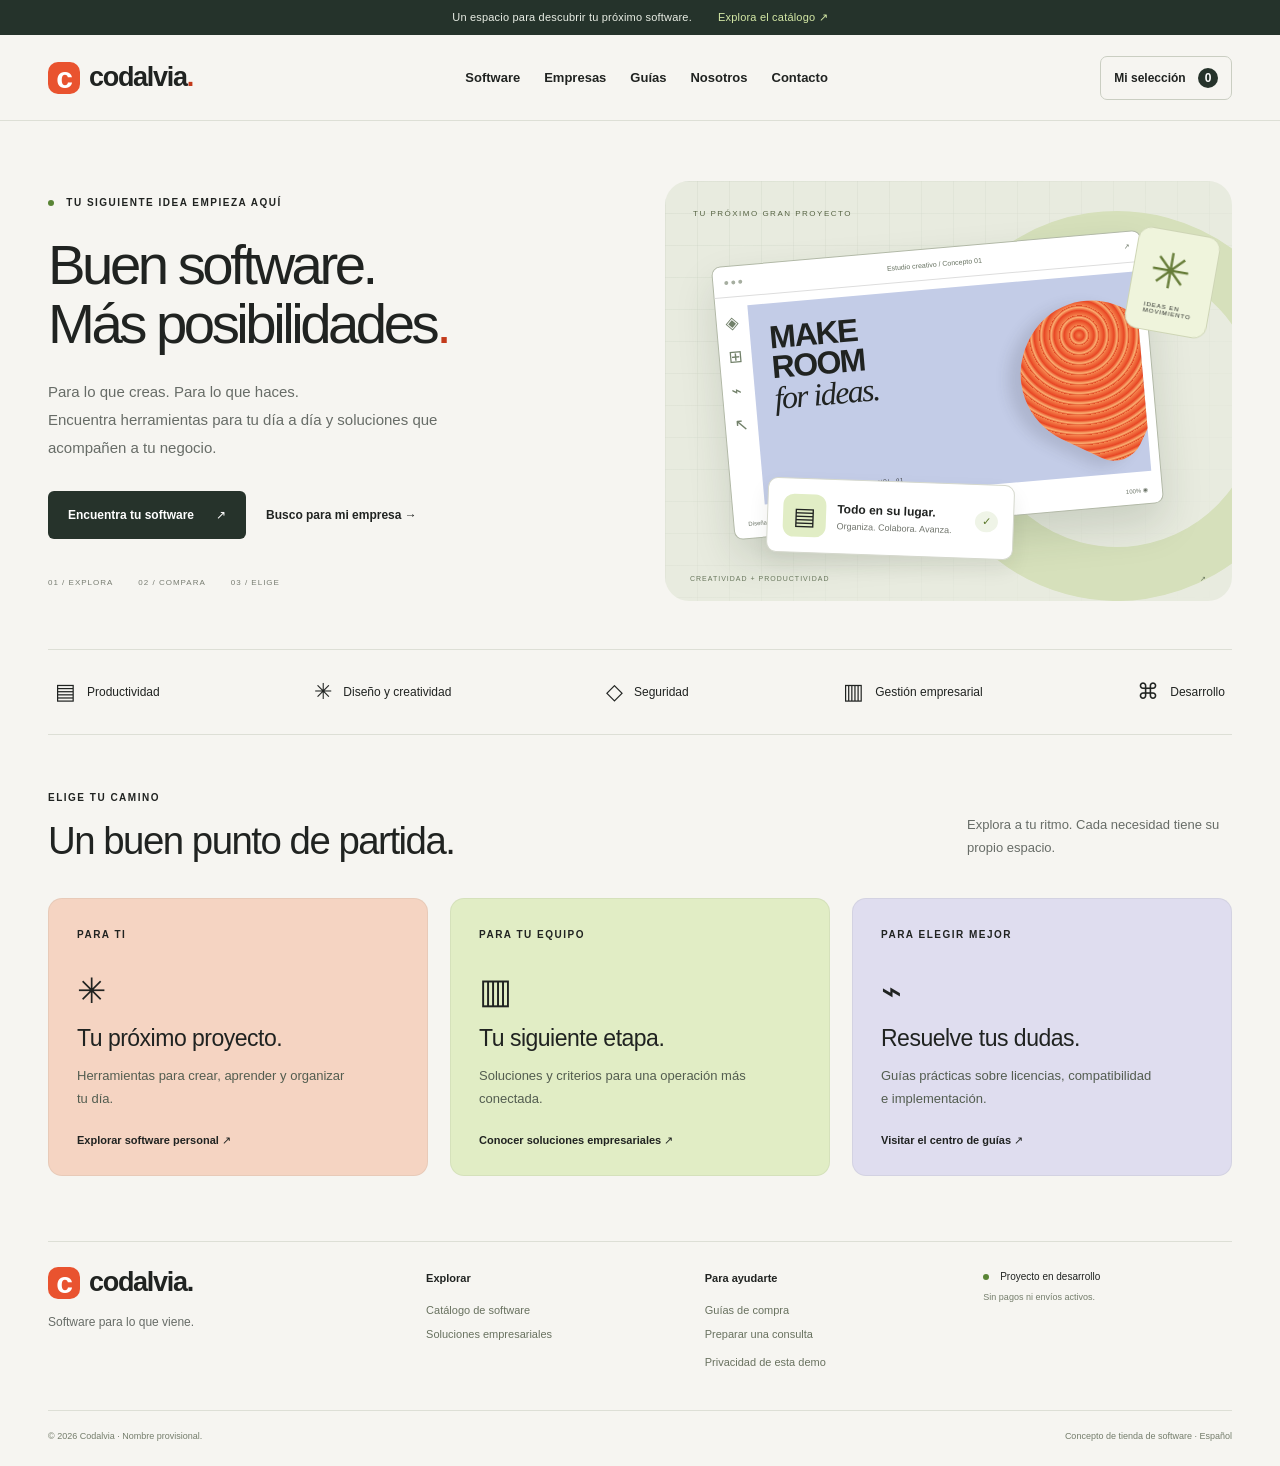
==== commit 1eca2e98: "feat: evolve Codalvia into a multi-page software storefront with motion and guides" ====
--- a/index.html
+++ b/index.html
@@ -1,52 +1,25 @@
 <!doctype html>
-<html lang="es">
-<head>
-  <meta charset="utf-8">
-  <meta name="viewport" content="width=device-width,initial-scale=1">
-  <meta name="description" content="Explora software para tu día a día y tu empresa. Compara herramientas de productividad, diseño, seguridad y gestión en Aplivanta.">
-  <meta name="theme-color" content="#f6f5f1">
-  <title>Aplivanta — Software para lo que viene.</title>
-  <link rel="icon" href="assets/favicon.svg" type="image/svg+xml">
-  <link rel="stylesheet" href="assets/styles.css">
-  <script src="assets/app.js" defer></script>
-</head>
-<body>
-  <a class="skip" href="#contenido">Saltar al contenido</a>
-  <div class="announcement"><span>Un espacio para descubrir tu próximo software.</span><a href="#catalogo">Explora el catálogo <span aria-hidden="true">↗</span></a></div>
+<html lang="es"><head><meta charset="utf-8"><meta name="viewport" content="width=device-width,initial-scale=1"><meta name="description" content="Descubre herramientas para tus proyectos y tu empresa. Explora el catálogo, compara soluciones y consulta las guías de Codalvia."><meta name="theme-color" content="#f6f5f1"><title>Software para lo que viene | Codalvia</title><link rel="icon" href="assets/favicon.svg" type="image/svg+xml"><link rel="stylesheet" href="assets/styles.css"><link rel="stylesheet" href="assets/pages.css"><script src="assets/app.js" defer></script></head><body data-page="index">
+<a class="skip" href="#contenido">Saltar al contenido</a>
+  <div class="announcement"><span>Un espacio para descubrir tu próximo software.</span><a href="catalogo.html">Explora el catálogo <span aria-hidden="true">↗</span></a></div>
   <header class="header"><div class="container header-inner">
-    <a class="brand" href="#" aria-label="Aplivanta, inicio"><span class="brand-mark" aria-hidden="true">a</span>aplivanta<span class="brand-dot">.</span></a>
-    <nav id="navigation" aria-label="Principal"><a href="#catalogo">Software</a><a href="#empresas">Para empresas</a><a href="#ayuda">Cómo elegir</a></nav>
+    <a class="brand" href="index.html" aria-label="Codalvia, inicio"><span class="brand-mark" aria-hidden="true">c</span>codalvia<span class="brand-dot">.</span></a>
+    <nav id="navigation" aria-label="Principal"><a href="catalogo.html">Software</a><a href="empresas.html">Empresas</a><a href="guias.html">Guías</a><a href="nosotros.html">Nosotros</a><a href="contacto.html">Contacto</a></nav>
     <div class="header-actions"><button class="selection-button" id="selection-open" aria-label="Ver mi selección">Mi selección <span id="selection-count">0</span></button><button class="menu-button" id="menu-toggle" aria-label="Abrir menú" aria-expanded="false" aria-controls="navigation">☰</button></div>
   </div></header>
   <main id="contenido">
-    <section class="hero container">
-      <div class="hero-copy"><div class="eyebrow"><span class="tiny-dot"></span> TU SIGUIENTE IDEA EMPIEZA AQUÍ</div><h1>Buen software.<br>Más posibilidades<span class="orange">.</span></h1><p>Para lo que creas. Para lo que haces.<br>Encuentra herramientas para tu día a día y soluciones que acompañen a tu negocio.</p><div class="hero-actions"><a class="button dark" href="#catalogo">Encuentra tu software <span aria-hidden="true">↗</span></a><a class="text-link" href="#empresas">Busco para mi empresa <span aria-hidden="true">→</span></a></div><div class="hero-caption"><span>01 / EXPLORA</span><span>02 / COMPARA</span><span>03 / ELIGE</span></div></div>
+<section class="hero container">
+      <div class="hero-copy"><div class="eyebrow"><span class="tiny-dot"></span> TU SIGUIENTE IDEA EMPIEZA AQUÍ</div><h1>Buen software.<br>Más posibilidades<span class="orange">.</span></h1><p>Para lo que creas. Para lo que haces.<br>Encuentra herramientas para tu día a día y soluciones que acompañen a tu negocio.</p><div class="hero-actions"><a class="button dark" href="catalogo.html">Encuentra tu software <span aria-hidden="true">↗</span></a><a class="text-link" href="empresas.html">Busco para mi empresa <span aria-hidden="true">→</span></a></div><div class="hero-caption"><span>01 / EXPLORA</span><span>02 / COMPARA</span><span>03 / ELIGE</span></div></div>
       <div class="hero-art" role="img" aria-label="Ilustración de herramientas de diseño, productividad y gestión, con ventanas y tarjetas superpuestas">
         <div class="art-grid"></div><div class="art-ring"></div><div class="art-label">TU PRÓXIMO GRAN PROYECTO</div>
         <div class="studio-window"><div class="window-bar"><span><i></i><i></i><i></i></span><span>Estudio creativo / Concepto 01</span><span>↗</span></div><div class="studio-content"><div class="studio-tools">◈<br>⊞<br>⌁<br>↖</div><div class="poster"><span>MAKE<br>ROOM<br><em>for ideas.</em></span><div class="poster-orb"></div><small>CREATIVE EXPLORATIONS — VOL. 01</small></div></div><div class="studio-bottom"><span>Diseña sin límites.</span><span>100% ◉</span></div></div>
         <div class="floating-task"><div class="app-symbol lime">▤</div><div><strong>Todo en su lugar.</strong><span>Organiza. Colabora. Avanza.</span></div><b>✓</b></div>
         <div class="floating-app"><span>✳</span><small>IDEAS EN<br>MOVIMIENTO</small></div><div class="art-footer"><span>CREATIVIDAD + PRODUCTIVIDAD</span><span>↗</span></div>
       </div>
-    </section>
-    <div class="category-strip container" aria-label="Explora por categoría"><button data-category="Productividad"><span>▤</span> Productividad</button><button data-category="Diseño"><span>✳</span> Diseño y creatividad</button><button data-category="Seguridad"><span>◇</span> Seguridad</button><button data-category="Gestión"><span>▥</span> Gestión empresarial</button><button data-category="Desarrollo"><span>⌘</span> Desarrollo</button></div>
-
-    <section class="catalog-section container" id="catalogo"><div class="section-top"><div><div class="eyebrow">ELIGE LO QUE TE MUEVE</div><h2>Un mundo de herramientas.<br>Un lugar para encontrarlas.</h2></div><p>Desde tu primer proyecto hasta el siguiente paso de tu empresa.</p></div>
-      <div class="catalog-controls"><div class="segments" role="group" aria-label="Tipo de cliente"><button class="active" data-audience="all" aria-pressed="true">Todo el software</button><button data-audience="personal" aria-pressed="false">Para ti</button><button data-audience="business" aria-pressed="false">Para empresas</button></div><label class="search"><span aria-hidden="true">⌕</span><input id="search" type="search" placeholder="¿Qué necesitas hacer?" aria-label="Buscar software"></label></div>
-      <div class="filters"><label>Categoría <select id="category"><option value="all">Todas las categorías</option><option>Productividad</option><option>Diseño</option><option>Seguridad</option><option>Gestión</option><option>Desarrollo</option></select></label><label>Ordenar <select id="sort"><option value="featured">Selección editorial</option><option value="name">Nombre: A–Z</option></select></label><span id="result-count" role="status"></span></div>
-      <div class="demo-note"><span>VISTA CONCEPTUAL</span> Los productos son ejemplos genéricos. Catálogo comercial y precios por definir.</div>
-      <div class="product-grid" id="products"></div><noscript><p>Activa JavaScript para explorar y comparar el catálogo interactivo.</p></noscript>
-      <div id="empty" class="empty" hidden><h3>No encontramos coincidencias.</h3><p>Prueba otra palabra o explora todas las categorías.</p><button class="button dark" id="reset">Restablecer filtros</button></div>
-      <div class="compare-bar" id="compare-bar" hidden><span><strong id="compare-count">0</strong> herramientas para comparar</span><div><button id="compare-clear" class="text-button">Limpiar</button><button id="compare-open" class="button dark">Comparar selección →</button></div></div>
-    </section>
-
-    <section class="business container" id="empresas"><div class="business-copy"><div class="eyebrow">APLIVANTA PARA EMPRESAS</div><h2>Grandes equipos.<br>Mejores herramientas.</h2><p>Haz espacio para lo importante. Reúne las necesidades de tu equipo y prepara una selección de software que crezca contigo.</p><ul><li>Explora soluciones por área y necesidad.</li><li>Compara plataformas y tipos de licencia.</li><li>Prepara una consulta para varios usuarios.</li></ul><button class="button light" id="business-quote">Preparar consulta empresarial <span aria-hidden="true">↗</span></button><small>Demostración: genera tu consulta, sin enviarla.</small></div><div class="business-art" aria-hidden="true"><div class="business-art-top">WORKSPACE / TU EQUIPO <span>↗</span></div><div class="workspace-tiles"><div class="workspace-tile lavender">◈<small>DISEÑO</small></div><div class="workspace-tile peach">▥<small>GESTIÓN</small></div><div class="workspace-tile lime">▤<small>PRODUCTIVIDAD</small></div><div class="workspace-tile blue">⌘<small>DESARROLLO</small></div></div><div class="workspace-label"><span class="avatar">A</span><span class="avatar">M</span><span class="avatar">J</span><span>Un equipo. Más posibilidades.</span></div></div></section>
-
-    <section class="guide container" id="ayuda"><div class="section-top"><div><div class="eyebrow">UNA BUENA DECISIÓN EMPIEZA CON INFORMACIÓN</div><h2>El software correcto para ti.</h2></div><p>No todo depende de las funciones. Estos tres puntos hacen la diferencia.</p></div><div class="guide-grid"><article><span class="step-number">01</span><h3>Piensa en lo que necesitas.</h3><p>Define el problema que quieres resolver y quién utilizará la herramienta.</p></article><article><span class="step-number">02</span><h3>Revisa antes de elegir.</h3><p>Compara compatibilidad, modalidad de licencia y número de usuarios.</p></article><article><span class="step-number">03</span><h3>Planea el siguiente paso.</h3><p>Considera instalación, capacitación y soporte antes de contratar.</p></article></div></section>
-    <section class="faq container"><div><div class="eyebrow">SIN LETRA PEQUEÑA</div><h2>¿Alguna pregunta?</h2><p>Lo esencial antes de comenzar.</p></div><div class="faq-list"><details><summary>¿Puedo comprar software en esta web?</summary><p>Por ahora es una demostración de tienda. Puedes explorar, comparar y guardar una selección. Los pagos y la entrega de licencias no están habilitados.</p></details><details><summary>¿Qué diferencia hay entre una licencia personal y empresarial?</summary><p>Las condiciones dependen de cada fabricante. Una licencia empresarial puede incluir administración de usuarios y funciones de equipo. Confirma los usos permitidos en los términos del producto real.</p></details><details><summary>¿Los productos y precios son definitivos?</summary><p>No. Las fichas son ejemplos para mostrar cómo funcionará el catálogo. Se reemplazarán por productos, precios y condiciones verificadas.</p></details><details><summary>¿Qué sucede con mi consulta?</summary><p>Se genera un resumen de texto que puedes descargar. No se envía a ningún servidor ni crea un pedido. Tu selección se guarda únicamente en este navegador.</p></details></div></section>
-    <section class="closing container"><div><span class="eyebrow">TU PRÓXIMO PASO</span><h2>¿Qué vas a crear ahora?</h2></div><a href="#catalogo" class="button dark">Explorar herramientas <span aria-hidden="true">↗</span></a></section>
-  </main>
-  <footer class="container"><div class="footer-main"><div><a class="brand" href="#"><span class="brand-mark" aria-hidden="true">a</span>aplivanta.</a><p>Software para lo que viene.</p></div><div><strong>Explorar</strong><a href="#catalogo">Catálogo de software</a><a href="#empresas">Soluciones empresariales</a></div><div><strong>Para ayudarte</strong><a href="#ayuda">Guía de compra</a><button class="text-button" id="privacy-open">Privacidad de esta demo</button></div><div class="footer-status"><span class="tiny-dot"></span> Proyecto en desarrollo<br><small>Sin pagos ni envíos activos.</small></div></div><div class="footer-bottom"><span>© <span id="year">2026</span> Aplivanta · Nombre provisional.</span><span>Concepto de tienda de software · Español</span></div></footer>
-  <dialog id="modal" aria-labelledby="modal-title"><div class="modal-header"><span class="eyebrow">APLIVANTA / SOFTWARE</span><button class="close-button" id="modal-close" aria-label="Cerrar ventana">×</button></div><div id="modal-body"></div></dialog>
+    </section><div class="category-strip container" aria-label="Explora por categoría"><a href="catalogo.html?categoria=Productividad"><span>▤</span> Productividad</a><a href="catalogo.html?categoria=Dise%C3%B1o"><span>✳</span> Diseño y creatividad</a><a href="catalogo.html?categoria=Seguridad"><span>◇</span> Seguridad</a><a href="catalogo.html?categoria=Gesti%C3%B3n"><span>▥</span> Gestión empresarial</a><a href="catalogo.html?categoria=Desarrollo"><span>⌘</span> Desarrollo</a></div><section class="container home-paths"><div class="section-top"><div><div class="eyebrow">ELIGE TU CAMINO</div><h2>Un buen punto de partida.</h2></div><p>Explora a tu ritmo. Cada necesidad tiene su propio espacio.</p></div><div class="path-grid"><a class="path-card peach" href="catalogo.html?publico=personal"><span class="eyebrow">PARA TI</span><span class="path-symbol">✳</span><h3>Tu próximo proyecto.</h3><p>Herramientas para crear, aprender y organizar tu día.</p><strong>Explorar software personal ↗</strong></a><a class="path-card lime" href="empresas.html"><span class="eyebrow">PARA TU EQUIPO</span><span class="path-symbol">▥</span><h3>Tu siguiente etapa.</h3><p>Soluciones y criterios para una operación más conectada.</p><strong>Conocer soluciones empresariales ↗</strong></a><a class="path-card lavender" href="guias.html"><span class="eyebrow">PARA ELEGIR MEJOR</span><span class="path-symbol">⌁</span><h3>Resuelve tus dudas.</h3><p>Guías prácticas sobre licencias, compatibilidad e implementación.</p><strong>Visitar el centro de guías ↗</strong></a></div></section>
+</main>
+<footer class="container"><div class="footer-main"><div><a class="brand" href="index.html"><span class="brand-mark" aria-hidden="true">c</span>codalvia.</a><p>Software para lo que viene.</p></div><div><strong>Explorar</strong><a href="catalogo.html">Catálogo de software</a><a href="empresas.html">Soluciones empresariales</a></div><div><strong>Para ayudarte</strong><a href="guias.html">Guías de compra</a><a href="contacto.html">Preparar una consulta</a><button class="text-button" id="privacy-open">Privacidad de esta demo</button></div><div class="footer-status"><span class="tiny-dot"></span> Proyecto en desarrollo<br><small>Sin pagos ni envíos activos.</small></div></div><div class="footer-bottom"><span>© <span id="year">2026</span> Codalvia · Nombre provisional.</span><span>Concepto de tienda de software · Español</span></div></footer>
+  <dialog id="modal" aria-labelledby="modal-title"><div class="modal-header"><span class="eyebrow">CODALVIA / SOFTWARE</span><button class="close-button" id="modal-close" aria-label="Cerrar ventana">×</button></div><div id="modal-body"></div></dialog>
   <div class="toast" id="toast" role="status"></div>
 </body>
 </html>
--- a/assets/pages.css
+++ b/assets/pages.css
@@ -0,0 +1,23 @@
+/* Multi-page layouts extend the existing palette and Arial/Helvetica typography. */
+.header nav{gap:24px}.header nav a{position:relative;padding-block:10px}.header nav a[aria-current="page"]{color:var(--orange)}.header nav a[aria-current="page"]::after{content:'';height:2px;background:var(--orange);position:absolute;bottom:0;left:0;right:0;border-radius:2px}.breadcrumb{display:flex;flex-wrap:wrap;gap:12px;font-size:11px;color:var(--muted);padding-block:28px 25px;line-height:1.7}.breadcrumb a:hover{color:var(--orange)}.page-title{font-size:clamp(37px,4.2vw,59px);letter-spacing:-2.5px;line-height:1.08;font-weight:500;margin:18px 0 24px}.page-intro{padding-block:22px 43px;max-width:1280px}.page-intro>p{max-width:590px;font-size:15px;line-height:1.9;color:var(--muted)}.page-catalog{padding-top:18px}.page-catalog .section-top{align-items:center}.page-catalog .page-title{margin-bottom:10px}.category-strip a{font-size:12px;display:flex;align-items:center;gap:11px;padding:7px;white-space:nowrap;transition:color .2s}.category-strip a:hover{color:var(--orange)}.category-strip a>span{font-size:22px}.home-paths{padding-block:55px 65px}.path-grid{display:grid;grid-template-columns:repeat(3,1fr);gap:22px}.path-card{padding:28px;border:1px solid #25332b10;border-radius:14px;display:flex;flex-direction:column;position:relative;overflow:hidden;min-height:268px;transition:transform .25s,box-shadow .25s}.path-card:hover{transform:translateY(-5px);box-shadow:0 15px 30px #26332b12}.path-symbol{font-size:35px;line-height:1;margin:30px 0 12px}.path-card h3{font-size:23px;font-weight:500;margin:5px 0 12px}.path-card p{font-size:13px;line-height:1.8;margin:0 0 23px;color:#535d50;max-width:280px}.path-card strong{font-size:11px;font-weight:600;margin-top:auto}.content-section{padding-block:58px 65px}.info-card{background:#fff;border:1px solid var(--line);border-radius:12px;padding:28px;display:flex;flex-direction:column}.info-card h3{font-size:21px;font-weight:500;margin:23px 0 12px}.info-card p{font-size:13px;line-height:1.9;color:var(--muted);margin:0 0 24px}.info-card .text-link{margin-top:auto;line-height:1.7}.spaced{margin-top:35px}.split-panel{display:grid;grid-template-columns:1fr 1fr;gap:80px;padding:40px 0 60px;border-top:1px solid var(--line);margin-bottom:25px}.split-panel p{font-size:14px;color:var(--muted);line-height:1.9;max-width:490px}.split-panel .button{margin-top:12px}.checklist article{display:flex;gap:25px;padding:0 0 24px;margin-bottom:22px;border-bottom:1px solid var(--line)}.checklist article>span{font-family:Georgia,serif;color:#657c4d;font-size:27px}.checklist h3{font-size:17px;font-weight:500;margin:0 0 10px}.checklist p{font-size:13px;margin:0}.business .page-title{font-size:46px;margin-block:20px}.business{margin-top:10px}.resource-section{padding-bottom:70px}.resource-card{background:#fff;border:1px solid var(--line);border-radius:12px;overflow:hidden;transition:transform .25s,box-shadow .25s}.resource-card:hover{transform:translateY(-5px);box-shadow:0 15px 30px #26332b12}.resource-art{padding:25px 28px;font-family:Georgia,serif;font-size:68px;display:flex;align-items:center;justify-content:space-between;min-height:145px}.resource-art>span{font-family:Arial,sans-serif;font-size:30px}.resource-body{padding:26px}.resource-body .eyebrow{font-size:8px}.resource-body h3{font-size:23px;font-weight:500;line-height:1.3;margin:15px 0}.resource-body p{font-size:13px;color:var(--muted);line-height:1.8;min-height:70px}.resource-body strong{display:block;margin-top:25px;font-size:12px}.about-hero{display:grid;grid-template-columns:1.3fr .7fr;gap:75px;align-items:center;padding-block:20px 40px}.about-hero p{font-size:15px;line-height:1.9;color:var(--muted);max-width:560px}.about-art{height:315px;border-radius:22px;display:flex;align-items:center;justify-content:center;flex-direction:column;overflow:hidden;position:relative}.about-art::before{content:'';border:1px solid #98ac734f;border-radius:50%;width:265px;height:265px;position:absolute}.about-letter{font-size:190px;line-height:1;font-weight:700;color:#354d32;margin-bottom:22px}.about-art .eyebrow{font-size:7px}.contact-layout{display:grid;grid-template-columns:.75fr 1.25fr;gap:75px;padding-bottom:70px}.contact-aside{padding-top:20px}.contact-aside h2{font-size:34px}.contact-aside p,.contact-aside li{font-size:13px;line-height:1.9;color:var(--muted)}.contact-aside h3{font-size:16px;font-weight:500;margin-top:25px}.contact-aside ul{padding-left:18px}.contact-aside hr{border:0;border-top:1px solid var(--line);margin-block:30px}.form-panel{background:#fff;border:1px solid var(--line);border-radius:14px;padding:32px}.form-panel h2{font-size:30px;margin:0 0 15px}.form-panel>p{font-size:13px;line-height:1.8;color:var(--muted)}.form-panel .field{margin-block:24px}.form-panel form textarea{min-height:160px}.form-panel .button{margin-top:12px}.reading-header{max-width:800px;padding:22px 0 38px}.reading-header>p{font-size:16px;line-height:1.9;color:var(--muted);max-width:730px}.reading-layout{display:grid;grid-template-columns:240px minmax(0,730px);gap:80px;padding-bottom:60px}.reading-toc{position:sticky;top:125px;align-self:start;display:flex;flex-direction:column;gap:19px;font-size:12px;line-height:1.6;padding:24px;border:1px solid var(--line);border-radius:10px}.reading-toc strong{font-size:9px;letter-spacing:1px}.reading-toc a:hover{color:var(--orange)}.reading-body section{margin-bottom:40px}.reading-body h2{font-size:29px;margin:0 0 22px}.reading-body p,.reading-body li{font-size:15px;line-height:1.95;color:#5b6356}.reading-body li{margin-block:10px}.reading-body ul,.reading-body ol{padding-left:22px}.reading-note{background:#e6eadc;border-left:3px solid #6a8051;padding:22px 26px;margin-block:25px;border-radius:0 8px 8px 0}.reading-note strong{font-size:14px}.reading-note p{font-size:14px;margin-bottom:0}.reading-next{border-top:1px solid var(--line);padding-top:28px}.reading-next h3{font-size:27px;font-weight:500;margin:16px 0}.product-detail-page{padding-bottom:60px;min-height:50vh}.back-link{font-size:12px;color:var(--muted);display:inline-block;margin:10px 0 30px}.detail-hero{display:grid;grid-template-columns:.85fr 1.15fr;gap:60px;align-items:center;margin-bottom:55px}.detail-visual.product-art{margin:0;height:350px;border-radius:18px}.detail-visual .app-symbol{height:115px;width:115px;font-size:70px;border-radius:25px}.detail-hero p{font-size:15px;color:var(--muted);line-height:1.8}.detail-hero .product-spec span{font-size:11px}.detail-hero .page-title{font-size:45px}.detail-hero .detail-disclaimer{font-size:10px;margin-top:18px}.detail-layout{display:grid;grid-template-columns:1.3fr .7fr;gap:80px;border-top:1px solid var(--line);padding-top:45px}.detail-layout h2{font-size:30px;max-width:450px;margin:0 0 22px}.detail-layout h3{font-size:20px;font-weight:500;margin-top:30px}.detail-layout p{font-size:14px;line-height:1.9;color:var(--muted)}.feature-list{list-style:none;padding:0}.feature-list li{font-size:14px;margin-block:18px}.feature-list span{color:#557139;margin-right:12px}.spec-panel{padding:27px;border:1px solid var(--line);border-radius:12px;background:#fff;align-self:start}.spec-panel dl{font-size:13px;line-height:1.7}.spec-panel dt{font-weight:600;margin-top:17px}.spec-panel dd{margin:4px 0;color:var(--muted)}.spec-panel p{font-size:11px}.spec-panel .button{width:100%;margin-top:12px}.footer-main{padding-top:25px;border-top:1px solid var(--line)}
+
+/* Short, finite animations. No perpetual auto-playing movement. */
+@keyframes page-enter{from{opacity:.25;transform:translateY(9px)}to{opacity:1;transform:none}}
+@keyframes card-float{0%,100%{translate:0 0}50%{translate:0 -8px}}
+@keyframes accent-enter{from{scale:.93;opacity:.3}to{scale:1;opacity:1}}
+@media(prefers-reduced-motion:no-preference){
+  main{animation:page-enter .42s ease-out both}
+  .studio-window{animation:accent-enter .75s .12s ease-out backwards}
+  .floating-task{animation:card-float 3.5s .5s ease-in-out 1}
+  .floating-app{animation:card-float 3s .3s ease-in-out 1}
+  .about-letter{animation:accent-enter .7s ease-out both}
+  dialog[open]{animation:page-enter .2s ease-out}
+  .reveal{opacity:0;translate:0 15px;transition:opacity .55s var(--reveal-delay,0ms),translate .55s var(--reveal-delay,0ms)}
+  .reveal.is-visible{opacity:1;translate:0 0}
+  .product-art .app-symbol{transition:transform .3s}.product:hover .app-symbol{transform:rotate(0deg) translateY(-3px)}
+}
+@media(max-width:1100px){.header nav{gap:16px;font-size:12px}.path-card{padding:22px}.split-panel,.contact-layout,.reading-layout,.detail-layout{gap:40px}.reading-layout{grid-template-columns:210px minmax(0,1fr)}.business .page-title{font-size:38px}.about-hero{gap:40px}.detail-hero{gap:35px}.detail-hero .page-title{font-size:39px}}
+@media(max-width:900px) and (min-width:801px){.header nav{gap:12px;font-size:11px}.header-inner{gap:15px}.selection-button{padding:8px;font-size:10px}.header .brand{font-size:23px}}
+@media(max-width:800px){.header nav{gap:15px;font-size:14px}.header nav a{align-self:flex-start}.category-strip{gap:18px}.category-strip a{font-size:10px}.path-grid{gap:15px}.path-card,.info-card{padding:20px}.path-card h3,.info-card h3,.resource-body h3{font-size:21px}.resource-body{padding:20px}.resource-art{font-size:55px;padding:20px}.split-panel{gap:30px}.contact-layout{grid-template-columns:1fr 1.2fr;gap:25px}.form-panel{padding:23px}.about-hero{grid-template-columns:1fr 1fr;gap:25px}.about-art{height:280px}.about-letter{font-size:155px}.reading-layout{grid-template-columns:180px minmax(0,1fr);gap:28px}.reading-toc{padding:17px;font-size:11px}.reading-body h2{font-size:26px}.detail-hero{grid-template-columns:.8fr 1.2fr;gap:25px}.detail-visual.product-art{height:290px}.detail-hero .page-title{font-size:34px}.detail-hero .modal-actions{flex-direction:column;align-items:stretch}.detail-layout{gap:30px}}
+@media(max-width:650px){.path-grid{grid-template-columns:1fr}.path-card{min-height:0;padding:24px}.path-symbol{position:absolute;right:25px;top:22px;font-size:45px;margin:0}.path-card h3{margin-top:27px;font-size:25px}.path-card p{max-width:85%}.home-paths{padding-block:38px 45px}.home-paths .section-top>p{display:none}.path-card strong{margin-top:0}.page-title{font-size:42px;letter-spacing:-2px}.breadcrumb{font-size:10px;padding-block:22px 14px;gap:8px}.page-intro{padding-block:10px 23px}.page-intro>p{font-size:14px}.page-catalog{padding-top:14px}.page-catalog .page-title{font-size:38px}.business .page-title{font-size:35px}.content-section{padding-block:38px 45px}.info-card{padding:25px}.info-card h3{font-size:23px}.split-panel{grid-template-columns:1fr;gap:28px;padding-block:30px 40px}.split-panel p{font-size:13px}.resource-section{padding-bottom:38px}.resource-card{display:grid;grid-template-columns:85px 1fr}.resource-art{font-size:39px;padding:18px 12px;flex-direction:column;justify-content:space-between;align-items:center;height:100%}.resource-art span{font-size:22px}.resource-body{padding:23px}.resource-body h3{font-size:23px}.resource-body p{min-height:0;font-size:12px;margin-bottom:10px}.resource-body strong{margin-top:18px}.resource-body .eyebrow{font-size:7px}.about-hero{grid-template-columns:1fr;gap:20px;padding-top:10px}.about-art{height:215px}.about-letter{font-size:140px;margin-bottom:10px}.about-art::before{height:210px;width:210px}.about-hero p{font-size:14px}.contact-layout{grid-template-columns:1fr;gap:25px;padding-bottom:40px}.contact-aside{padding-top:0}.contact-aside h2{font-size:28px}.contact-aside>.app-symbol{float:right}.form-panel{padding:23px}.form-panel h2{font-size:28px}.reading-layout{grid-template-columns:1fr;gap:30px}.reading-toc{position:static;display:grid;grid-template-columns:1fr 1fr;gap:12px;font-size:11px}.reading-toc strong{grid-column:1/-1}.reading-header{padding-top:10px;padding-bottom:20px}.reading-header .page-title{font-size:40px}.reading-header>p{font-size:14px}.reading-body p,.reading-body li{font-size:14px}.reading-body h2{font-size:27px}.reading-note{padding:20px}.detail-hero{grid-template-columns:1fr;gap:26px}.detail-visual.product-art{height:230px}.detail-visual .app-symbol{width:90px;height:90px;font-size:53px}.detail-hero .page-title{font-size:40px}.detail-hero p{font-size:14px}.detail-layout{grid-template-columns:1fr;gap:30px;padding-top:30px}.detail-hero .modal-actions{flex-direction:row}.back-link{margin-bottom:20px}.spec-panel .button{width:auto}}
+@media(prefers-reduced-motion:reduce){main,.studio-window,.floating-task,.floating-app,.about-letter,dialog[open]{animation:none!important}.reveal{opacity:1!important;translate:none!important;transition:none!important}html{scroll-behavior:auto}}
